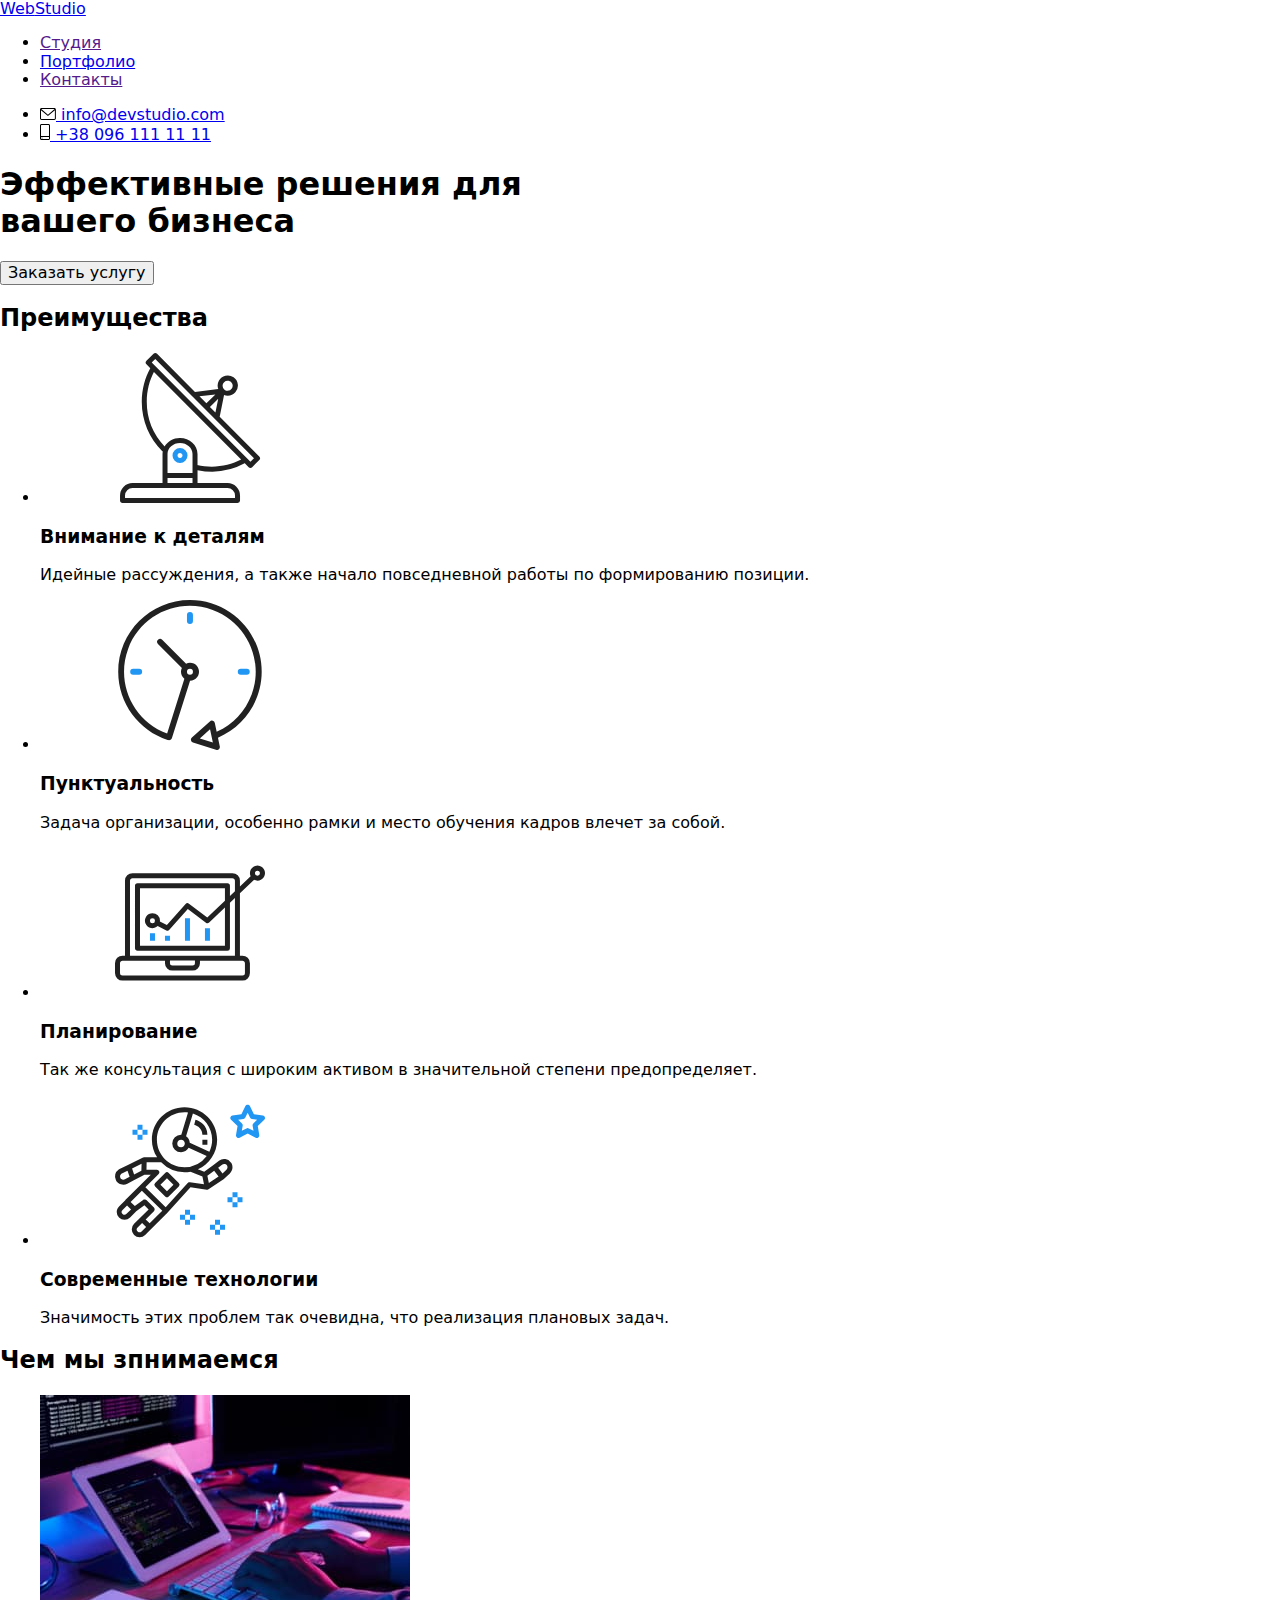
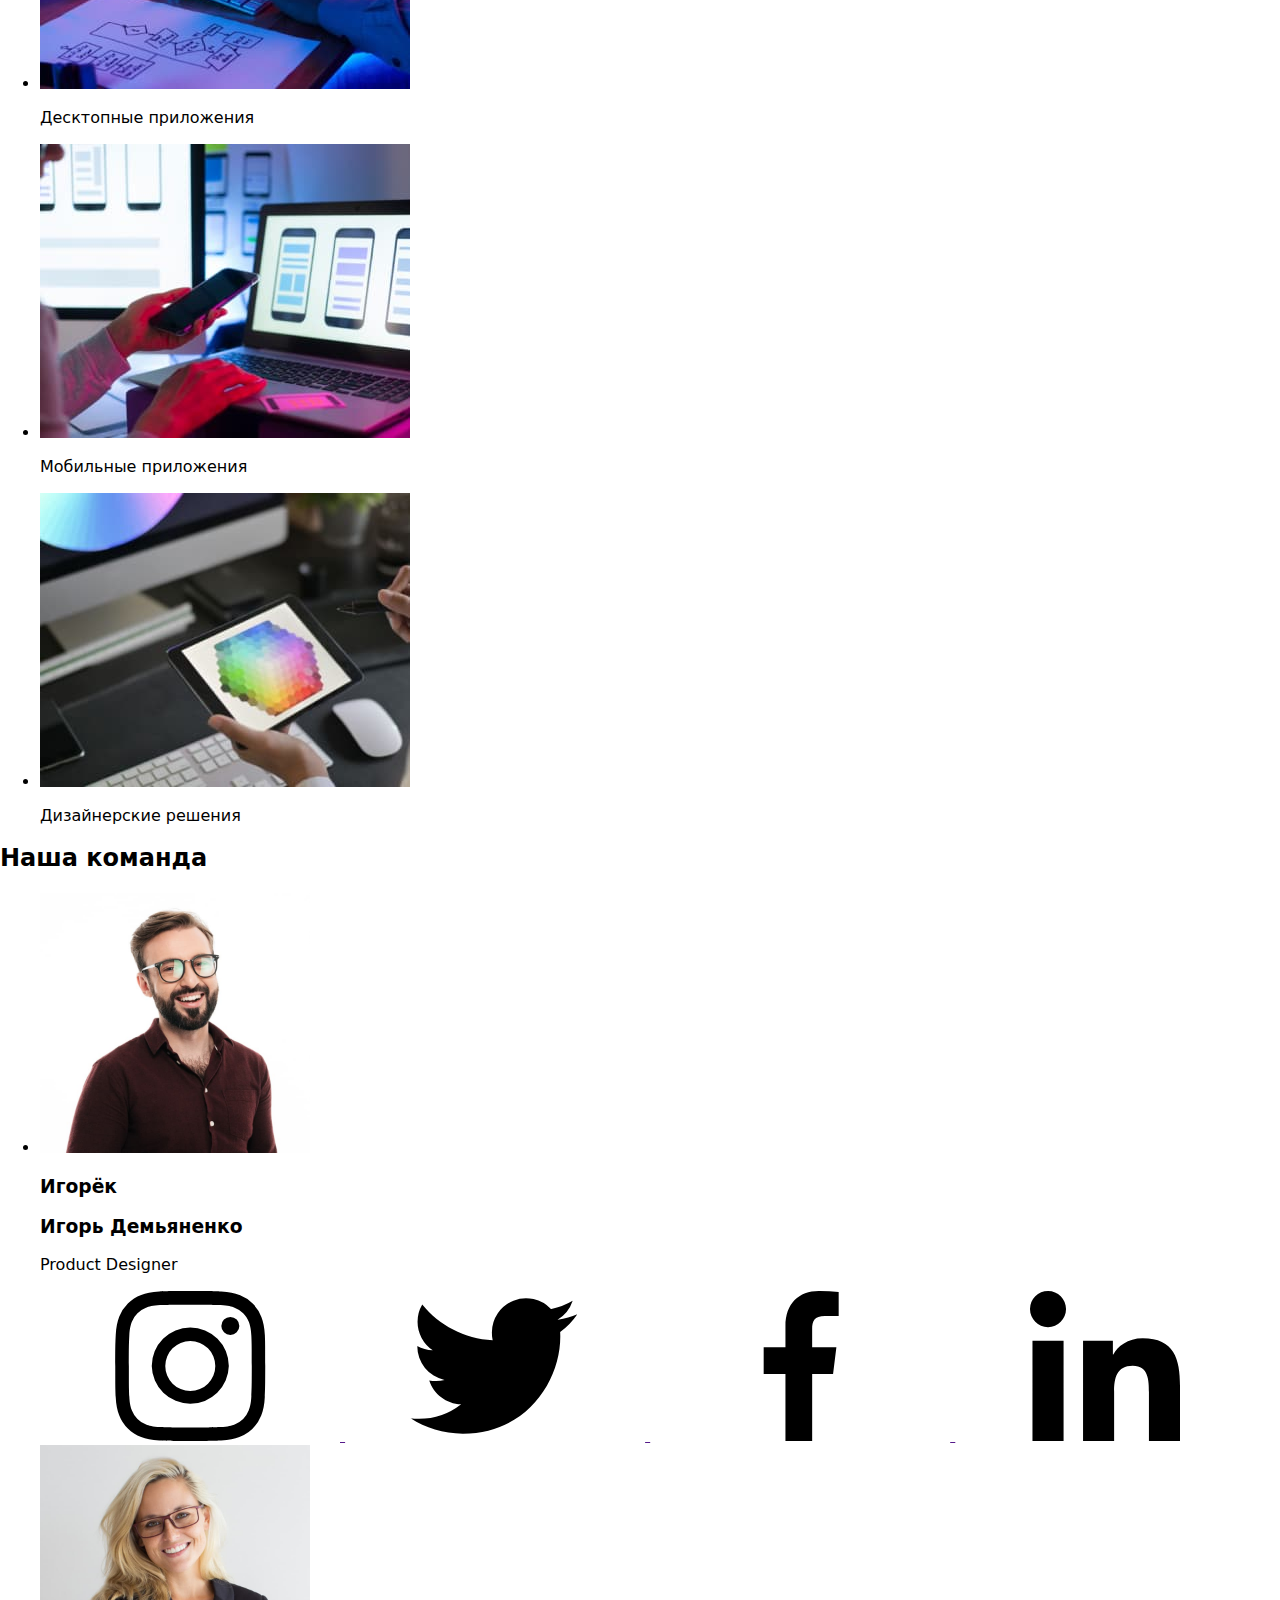
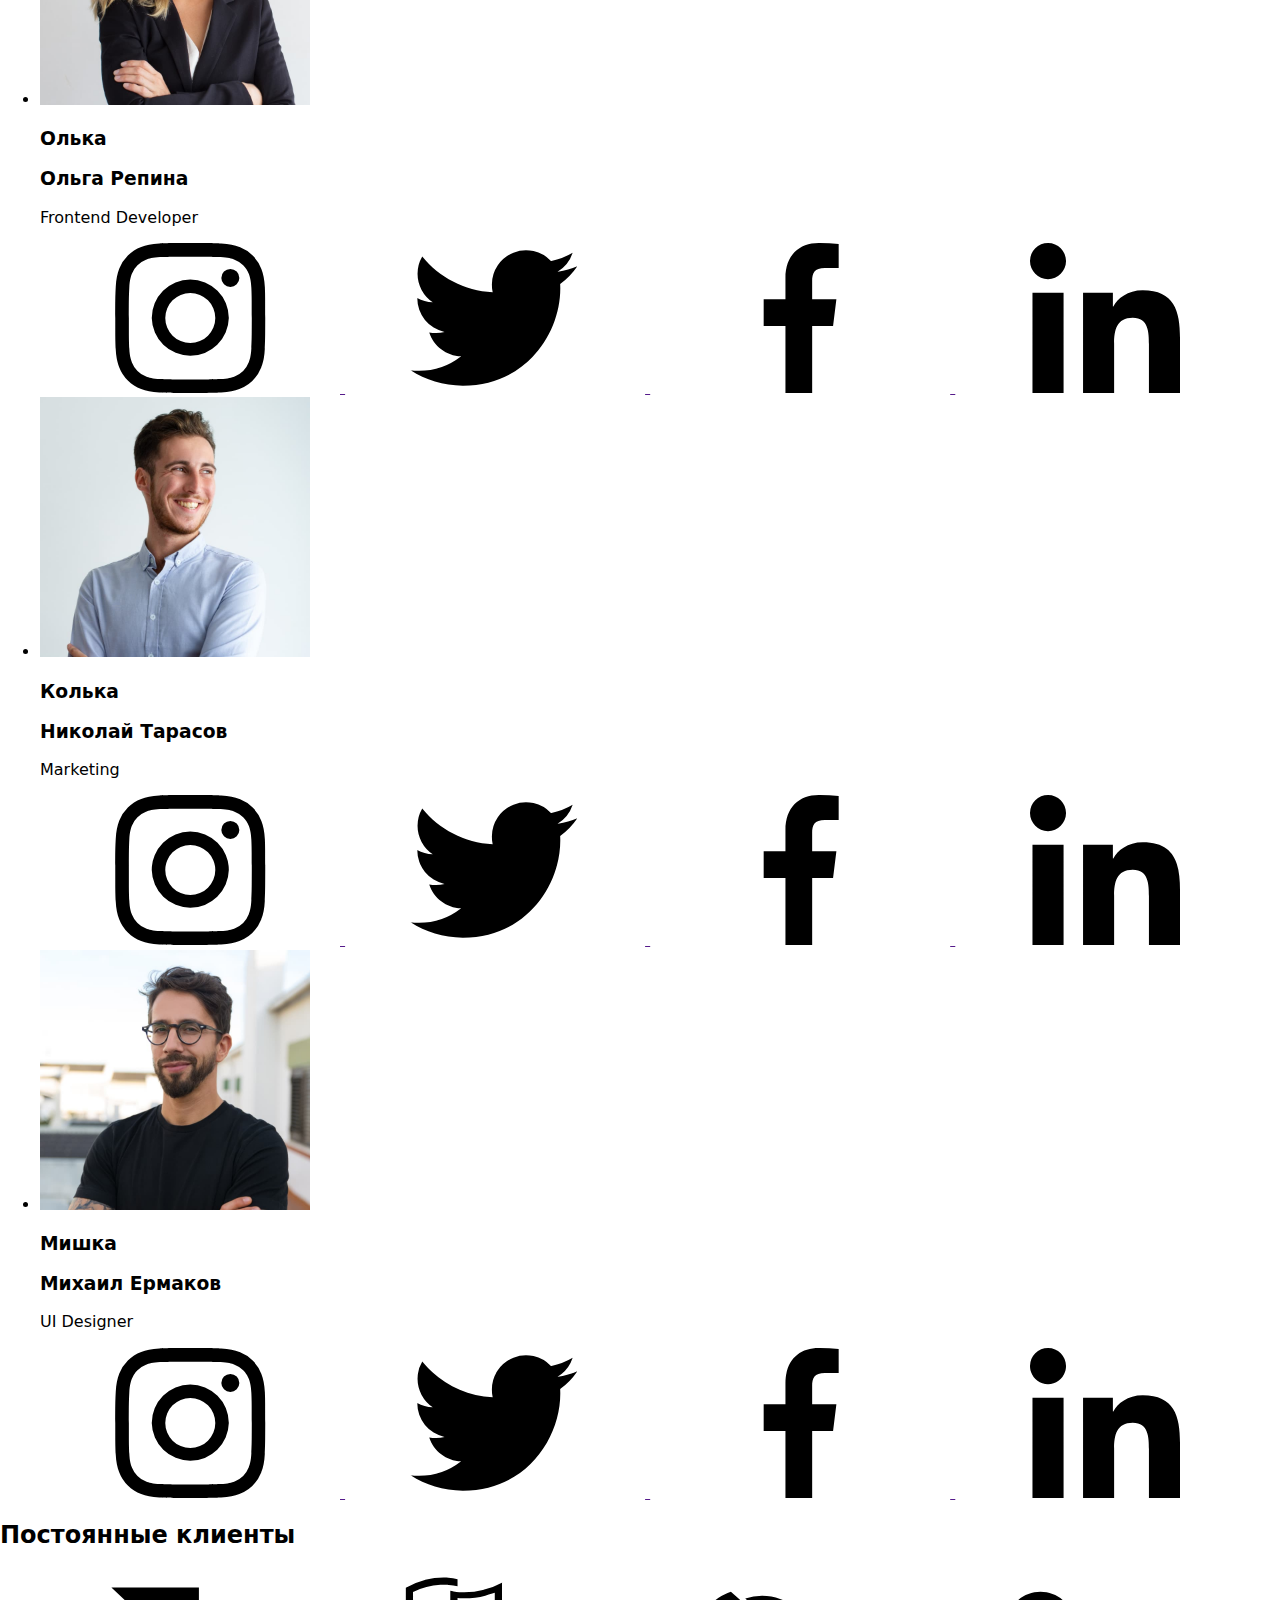
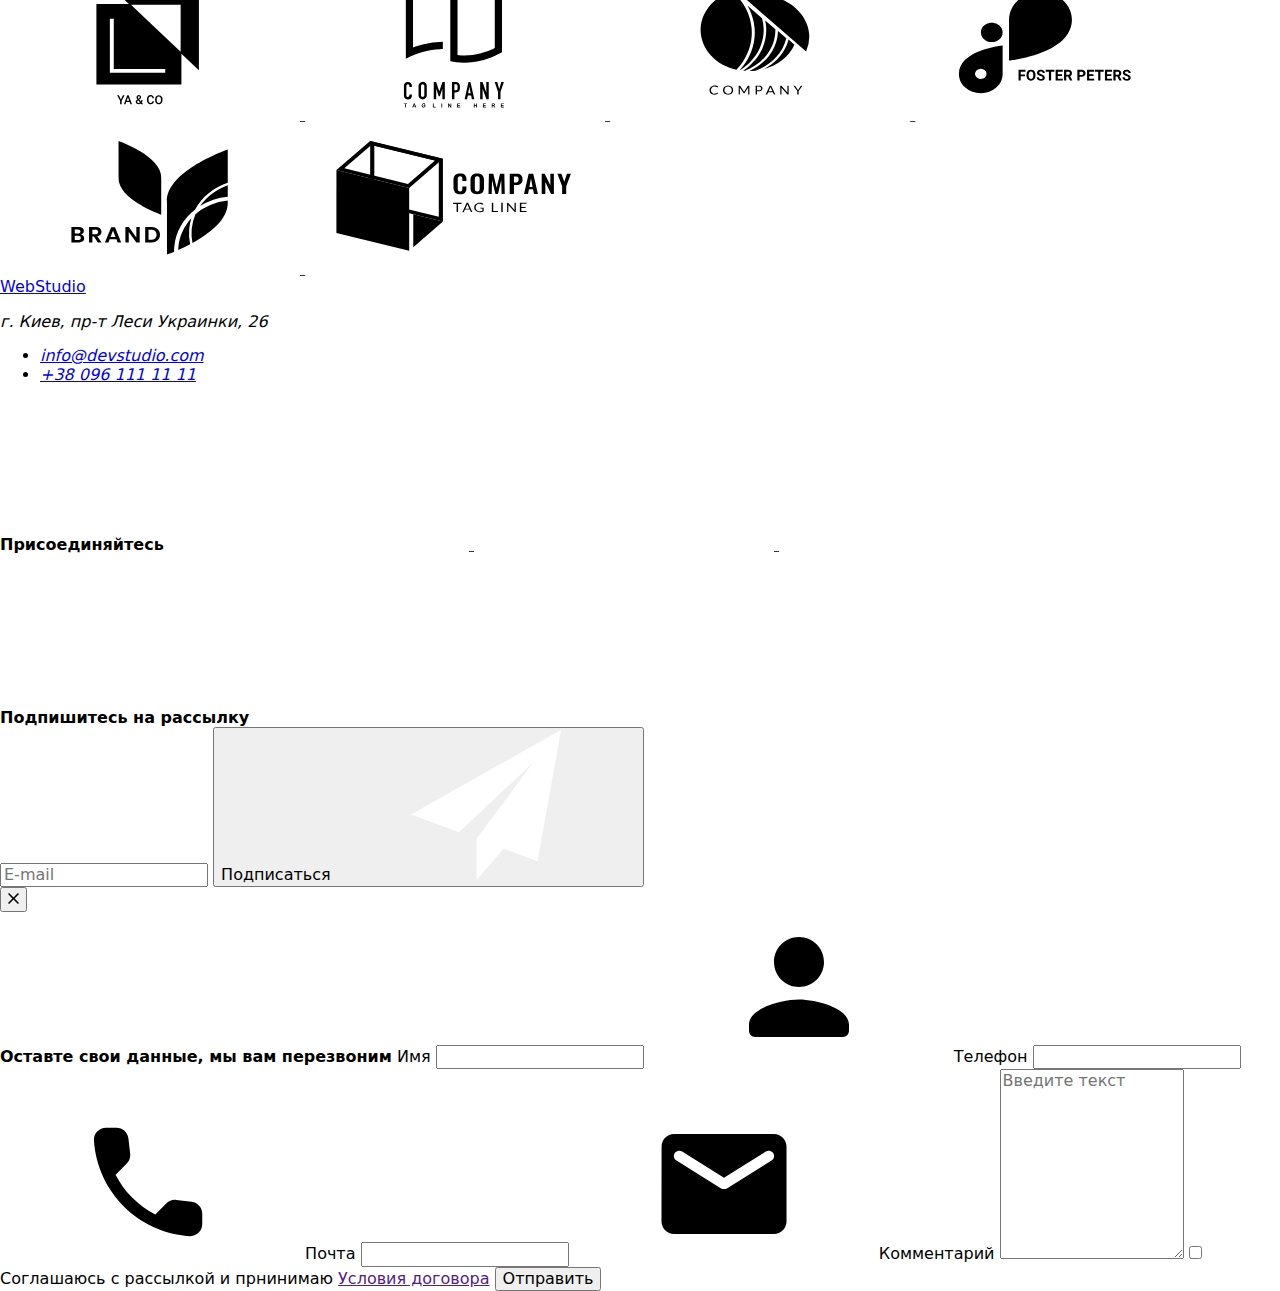
==== index.html @ 035a493a "добавил json настройки к проекту" ====
<!DOCTYPE html>
<html lang="ru">
  <head>
    <meta charset="UTF-8" />
    <meta name="viewport" content="width=device-width, initial-scale=1.0" />
    <title>Document</title>
    <link rel="preconnect" href="https://fonts.googleapis.com" />
    <link rel="preconnect" href="https://fonts.gstatic.com" crossorigin />
    <link
      href="https://fonts.googleapis.com/css2?family=Raleway:wght@700&family=Roboto:wght@400;500;700;900&display=swap"
      rel="stylesheet"
    />
    <link
      rel="stylesheet"
      href="https://cdnjs.cloudflare.com/ajax/libs/modern-normalize/2.0.0/modern-normalize.min.css"
    />
    <!-- <link rel="stylesheet" href="./css/styles.css" /> -->
    <link rel="stylesheet" href="./css/main.min.css" />
  </head>
  <body class="page">
    <!--Шапка сайта-->
    <header class="header">
      <div class="container main-nav">
        <nav class="nav">
          <a class="logo" href="./index.html" aria-label="Логотип">
            <span class="web">Web</span>Studio
          </a>

          <ul class="site-nav list">
            <li class="nav-item">
              <a class="nav-link current" href="" aria-label="Студия">Студия</a>
            </li>
            <li class="nav-item">
              <a class="nav-link" href="./portfolio.html" aria-label="Портфолио"
                >Портфолио</a
              >
            </li>
            <li class="nav-item">
              <a class="nav-link" href="" aria-label="Контакты">Контакты</a>
            </li>
          </ul>
        </nav>

        <ul class="auth-nav list">
          <li class="nav-item">
            <a
              class="auth-link"
              href="mailto:info@devstudio.com"
              aria-label="Имейл"
            >
              <svg class="auth-icon" width="16" height="12">
                <use href="./images/sprite/sprite.svg#icon-envelope"></use>
              </svg>
              info@devstudio.com
            </a>
          </li>
          <li class="nav-item">
            <a
              class="auth-link"
              href="tel:(+38)096-111-11-11"
              aria-label="Телефон"
            >
              <svg class="auth-icon" width="10" height="16">
                <use href="./images/sprite/sprite.svg#icon-smartphone"></use>
              </svg>
              +38 096 111 11 11
            </a>
          </li>
        </ul>
      </div>
    </header>

    <main>
      <!--Герой-->
      <section class="hero">
        <div class="overlay">
          <h1 class="hero-text">
            Эффективные решения для <br />
            вашего бизнеса
          </h1>
          <button
            type="button"
            class="hero-button"
            aria-label="Заказать услугу"
            data-modal-open
          >
            Заказать услугу
          </button>
        </div>
      </section>

      <!--Преимущества-->
      <section class="advantages">
        <div class="container">
          <h2 class="hide-title">Преимущества</h2>
          <ul class="advantages-items list">
            <li class="item-advantage">
              <div class="icon-thumb">
                <svg class="icon-advantage">
                  <use href="./images/sprite/sprite.svg#icon-antenna"></use>
                </svg>
              </div>
              <h3 class="advantages-title">Внимание к деталям</h3>
              <p class="content">
                Идейные рассуждения, а также начало повседневной работы по
                формированию позиции.
              </p>
            </li>
            <li class="item-advantage">
              <div class="icon-thumb">
                <svg class="icon-advantage">
                  <use href="./images/sprite/sprite.svg#icon-clock"></use>
                </svg>
              </div>
              <h3 class="advantages-title">Пунктуальность</h3>
              <p class="content">
                Задача организации, особенно рамки и место обучения кадров
                влечет за собой.
              </p>
            </li>
            <li class="item-advantage">
              <div class="icon-thumb">
                <svg class="icon-advantage">
                  <use href="./images/sprite/sprite.svg#icon-diagram"></use>
                </svg>
              </div>
              <h3 class="advantages-title">Планирование</h3>
              <p class="content">
                Так же консультация с широким активом в значительной степени
                предопределяет.
              </p>
            </li>
            <li class="item-advantage">
              <div class="icon-thumb">
                <svg class="icon-advantage">
                  <use href="./images/sprite/sprite.svg#icon-astronaut"></use>
                </svg>
              </div>
              <h3 class="advantages-title">Современные технологии</h3>
              <p class="content">
                Значимость этих проблем так очевидна, что реализация плановых
                задач.
              </p>
            </li>
          </ul>
        </div>
      </section>

      <!--Чем мы занимаемся-->
      <section class="classes">
        <div class="container">
          <h2 class="classes-title">Чем мы зпнимаемся</h2>
          <ul class="classes-items list">
            <li class="class-item">
              <img
                src="./images/business/box1.jpg"
                alt="руки на клавиатуре"
                width="370"
              />
              <div class="class-category">
                <p class="category-title">Десктопные приложения</p>
              </div>
            </li>
            <li class="class-item">
              <img
                src="./images/business/box2.jpg"
                alt="человек с телефоном за ноутбуком"
                width="370"
              />
              <div class="class-category">
                <p class="category-title">Мобильные приложения</p>
              </div>
            </li>
            <li class="class-item">
              <img
                src="./images/business/box3.jpg"
                alt="в руках планшет и стилус"
                width="370"
              />
              <div class="class-category">
                <p class="category-title">Дизайнерские решения</p>
              </div>
            </li>
          </ul>
        </div>
      </section>

      <!--Наша команда-->
      <section class="our-team">
        <div class="container">
          <h2 class="team-title">Наша команда</h2>
          <ul class="team list">
            <li class="team-card">
              <div class="team-scene">
                <div class="card-img">
                  <div class="card-face">
                    <img
                      src="./images/team/img1.jpg"
                      alt="фотография Игоря Демьяненко"
                      width="270"
                    />
                  </div>
                  <div class="card-back">
                    <h3 class="back-title">Игорёк</h3>
                  </div>
                </div>
              </div>
              <h3 class="command-title">Игорь Демьяненко</h3>
              <p class="speciality">Product Designer</p>
              <a class="team-link" href="" aria-label="Инстаграм">
                <svg class="icon-network">
                  <use href="./images/sprite/sprite.svg#icon-instagram"></use>
                </svg>
              </a>
              <a class="team-link" href="" aria-label="Твиттер">
                <svg class="icon-network">
                  <use href="./images/sprite/sprite.svg#icon-Group"></use>
                </svg>
              </a>
              <a class="team-link" href="" aria-label="Фейсбук">
                <svg class="icon-network">
                  <use href="./images/sprite/sprite.svg#icon-facebook"></use>
                </svg>
              </a>
              <a class="team-link" href="" aria-label="Линкедин">
                <svg class="icon-network">
                  <use href="./images/sprite/sprite.svg#icon-linkedin"></use>
                </svg>
              </a>
            </li>
            <li class="team-card">
              <div class="team-scene">
                <div class="card-img">
                  <div class="card-face">
                    <img
                      src="./images/team/img2.jpg"
                      alt="фотография Ольги Репиной"
                      width="270"
                    />
                  </div>
                  <div class="card-back">
                    <h3 class="back-title">Олька</h3>
                  </div>
                </div>
              </div>
              <h3 class="command-title">Ольга Репина</h3>
              <p class="speciality">Frontend Developer</p>
              <a class="team-link" href="" aria-label="Инстаграм">
                <svg class="icon-network">
                  <use href="./images/sprite/sprite.svg#icon-instagram"></use>
                </svg>
              </a>
              <a class="team-link" href="" aria-label="Твиттер">
                <svg class="icon-network">
                  <use href="./images/sprite/sprite.svg#icon-Group"></use>
                </svg>
              </a>
              <a class="team-link" href="" aria-label="Фейсбук">
                <svg class="icon-network">
                  <use href="./images/sprite/sprite.svg#icon-facebook"></use>
                </svg>
              </a>
              <a class="team-link" href="" aria-label="Линкедин">
                <svg class="icon-network">
                  <use href="./images/sprite/sprite.svg#icon-linkedin"></use>
                </svg>
              </a>
            </li>
            <li class="team-card">
              <div class="team-scene">
                <div class="card-img">
                  <div class="card-face">
                    <img
                      src="./images/team/img3.jpg"
                      alt="Фотография Николая Тарарсова"
                      width="270"
                    />
                  </div>
                  <div class="card-back">
                    <h3 class="back-title">Колька</h3>
                  </div>
                </div>
              </div>
              <h3 class="command-title">Николай Тарасов</h3>
              <p class="speciality">Marketing</p>
              <a class="team-link" href="" aria-label="Инстаграм">
                <svg class="icon-network">
                  <use href="./images/sprite/sprite.svg#icon-instagram"></use>
                </svg>
              </a>
              <a class="team-link" href="" aria-label="Твиттер">
                <svg class="icon-network">
                  <use href="./images/sprite/sprite.svg#icon-Group"></use>
                </svg>
              </a>
              <a class="team-link" href="" aria-label="Фейсбук">
                <svg class="icon-network">
                  <use href="./images/sprite/sprite.svg#icon-facebook"></use>
                </svg>
              </a>
              <a class="team-link" href="" aria-label="Линкедин">
                <svg class="icon-network">
                  <use href="./images/sprite/sprite.svg#icon-linkedin"></use>
                </svg>
              </a>
            </li>
            <li class="team-card">
              <div class="team-scene">
                <div class="card-img">
                  <div class="card-face">
                    <img
                      src="./images/team/img4.jpg"
                      alt="фотография Михаила Ермакова"
                      width="270"
                    />
                  </div>
                  <div class="card-back">
                    <h3 class="back-title">Мишка</h3>
                  </div>
                </div>
              </div>
              <h3 class="command-title">Михаил Ермаков</h3>
              <p class="speciality">UI Designer</p>
              <a class="team-link" href="" aria-label="Инстаграм">
                <svg class="icon-network">
                  <use href="./images/sprite/sprite.svg#icon-instagram"></use>
                </svg>
              </a>
              <a class="team-link" href="" aria-label="Твиттер">
                <svg class="icon-network">
                  <use href="./images/sprite/sprite.svg#icon-Group"></use>
                </svg>
              </a>
              <a class="team-link" href="" aria-label="Фейсбук">
                <svg class="icon-network">
                  <use href="./images/sprite/sprite.svg#icon-facebook"></use>
                </svg>
              </a>
              <a class="team-link" href="" aria-label="Линкедин">
                <svg class="icon-network">
                  <use href="./images/sprite/sprite.svg#icon-linkedin"></use>
                </svg>
              </a>
            </li>
          </ul>
        </div>
      </section>

      <!--Постоянные клиенты-->
      <section class="clients">
        <div class="container">
          <h2 class="client-title">Постоянные клиенты</h2>
          <a class="logos-clients" href="" aria-label="Логотип">
            <svg class="icon-logo">
              <use href="./images/sprite/sprite.svg#icon-first-client"></use>
            </svg>
          </a>
          <a class="logos-clients" href="" aria-label="Логотип">
            <svg class="icon-logo">
              <use href="./images/sprite/sprite.svg#icon-second-client"></use>
            </svg>
          </a>
          <a class="logos-clients" href="" aria-label="Логотип">
            <svg class="icon-logo">
              <use href="./images/sprite/sprite.svg#icon-third-client"></use>
            </svg>
          </a>
          <a class="logos-clients" href="" aria-label="Логотип">
            <svg class="icon-logo">
              <use href="./images/sprite/sprite.svg#icon-fourth-client"></use>
            </svg>
          </a>
          <a class="logos-clients" href="" aria-label="Логотип">
            <svg class="icon-logo">
              <use href="./images/sprite/sprite.svg#icon-fifth-client"></use>
            </svg>
          </a>
          <a class="logos-clients" href="" aria-label="Логотип">
            <svg class="icon-logo">
              <use href="./images/sprite/sprite.svg#icon-sixth-client"></use>
            </svg>
          </a>
        </div>
      </section>
    </main>

    <!--Подвал-->
    <footer class="main-footer">
      <div class="container">
        <div class="footer-container">
          <div class="footer-address">
            <a class="logo" href="/index.html" aria-label="Логотип">
              <span class="web">Web</span>Studio
            </a>
            <address>
              <p class="location">г. Киев, пр-т Леси Украинки, 26</p>
            </address>
            <address>
              <ul class="list">
                <li class="address-element">
                  <a
                    class="address-link"
                    href="mailto:info@devstudio.com"
                    aria-label="Имейл"
                    >info@devstudio.com</a
                  >
                </li>
                <li class="address-element">
                  <a class="address-link" href="tel:с" aria-label="Телефон"
                    >+38 096 111 11 11</a
                  >
                </li>
              </ul>
            </address>
          </div>
          <div class="footer-networks">
            <b class="networks-title">Присоединяйтесь</b>
            <a class="footer-link" href="" aria-label="Инстаграм">
              <svg class="icon-footer">
                <use
                  href="./images/sprite/sprite.svg#icon-footer-instagram"
                ></use>
              </svg>
            </a>
            <a class="footer-link" href="" aria-label="Твиттер">
              <svg class="icon-footer">
                <use href="./images/sprite/sprite.svg#icon-footer-Vector"></use>
              </svg>
            </a>
            <a class="footer-link" href="" aria-label="Фейсбук">
              <svg class="icon-footer">
                <use
                  href="./images/sprite/sprite.svg#icon-footer-facebook"
                ></use>
              </svg>
            </a>
            <a class="footer-link" href="" aria-label="Линкедин">
              <svg class="icon-footer">
                <use
                  href="./images/sprite/sprite.svg#icon-footer-linkedin"
                ></use>
              </svg>
            </a>
          </div>
          <div class="newsletter">
            <b class="newsletter-title">Подпишитесь на рассылку</b>
            <div class="newsletter-thums">
              <input
                class="newsletter-field"
                type="email"
                name="user-email"
                placeholder="E-mail"
              />
              <button
                type="submit"
                class="newsletter-btn"
                aria-label="Подписаться"
              >
                Подписаться
                <svg class="icon-send">
                  <use href="./images/sprite/sprite.svg#icon-send"></use>
                </svg>
              </button>
            </div>
          </div>
        </div>
      </div>
    </footer>

    <!-- Модельное окно  -->
    <div class="backdrop is-hidden" data-modal>
      <div class="modal">
        <button class="modal-button" data-modal-close>
          <svg class="icon-close" width="11" height="11">
            <use href="./images/sprite/sprite.svg#icon-close"></use>
          </svg>
        </button>
        <form class="service-form">
          <b class="form-title">Оставте свои данные, мы вам перезвоним</b>

          <label class="field-title"
            >Имя
            <input class="field" type="text" name="user-name" />
            <svg class="input-icon">
              <use
                href="./images/sprite/sprite.svg#icon-person-black-18dp"
              ></use>
            </svg>
          </label>

          <label class="field-title"
            >Телефон
            <input class="field" type="tel" name="user-telephone" />
            <svg class="input-icon">
              <use
                href="./images/sprite/sprite.svg#icon-phone-black-18dp"
              ></use>
            </svg>
          </label>

          <label class="field-title"
            >Почта
            <input class="field" type="email" name="user-mail" />
            <svg class="input-icon">
              <use
                href="./images/sprite/sprite.svg#icon-email-black-18dp"
              ></use>
            </svg>
          </label>

          <label class="field-title">
            Комментарий
            <textarea
              class="field-comment"
              name="comment"
              rows="10"
              placeholder="Введите текст"
            ></textarea>
          </label>

          <label class="field-checkbox">
            <input
              class="agreement"
              type="checkbox"
              name="agreement"
              value="agreement"
            />
            <span class="chackbox-icon"></span>
            Соглашаюсь с рассылкой и прнинимаю
            <a class="agreement-link" href="">Условия договора</a>
          </label>

          <button type="submit" class="send-btn" aria-label="Отправить">
            Отправить
          </button>
        </form>
      </div>
    </div>

    <!-- Скрипт модельного окна -->
    <script src="./js/modal.js"></script>
  </body>
</html>
---- css/styles.css ----
:root {
  --primary-text-color: #212121;
  --dark-bg-color: #2f303a;
  --card-bg-color: rgba(33, 150, 243, 90%);
  --card-tx-color: rgba(255, 255, 255, 100%);
  --trans-bg-color: rgba(47, 48, 58, 80%);
  --text-color: #757575;
  --placeholder-color: rgba(75, 75, 75, 0.5);
  --primary-background: #ffffff;
  --accent-color: #2196f3;
  --secondary-background: #f5f4fa;
  --additional-background: rgba(47, 48, 58, 0.4);
  --ligo-black: #000000;
  --header-border-color: #ececec;
  --card-border-color: #eeeeee;
  --address-element: rgba(255, 255, 255, 0.6);
  --networks-title: rgba(255, 255, 255, 1);
  --background-icon: rgba(255, 255, 255, 0.1);
  --clients-border: rgba(175, 177, 184, 1);
  --icon-network: #afb1b8;
  --icon-logo: #afb1b8;
  --backdrop-color: rgba(0, 0, 0, 20%);
  --border-btn-color: rgba(0, 0, 0, 10%);
  --input-border-color: rgba(21, 21, 21, 0.2);
  --chackbox-color: #212121;
  --footer-field-color: rgba(255, 255, 255, 0.3);
  --card-set-gap: 30px;
  --transition-type: cubic-bezier(0.4, 0, 0.2, 1);
  --transition-time: 250ms;
}

.page {
  background-color: var(--primary-background);
  color: var(--primary-text-color);

  font-family: roboto, sans-serif;
}

a {
  text-decoration: none;
}

p {
  margin: 0;
}

img {
  display: block;
  max-width: 100%;
  height: auto;
}

.list {
  list-style: none;
  padding: 0;
  margin: 0;
}

.header {
  border-bottom: 1px solid var(--header-border-color);
}

.container {
  width: 1230px;
  padding-left: 15px;
  padding-right: 15px;
  margin-left: auto;
  margin-right: auto;
}

/* Шапка */
.main-nav {
  display: flex;
  align-items: center;
  /* border-bottom: 1px solid tomato; */
}

.nav {
  display: flex;
  align-items: center;
}

header .logo {
  color: var(--ligo-black);
  font-family: raleway;

  font-size: 26px;
  font-weight: 700;
  line-height: normal;
  letter-spacing: 0.78px;
  transition: color var(--transition-time) var(--transition-type);
}

.web {
  color: var(--accent-color);
}

.logo:hover,
.logo:focus {
  color: var(--accent-color);
}

.site-nav {
  display: flex;
  margin-left: 93px;
}

/* .site-nav .nav-item:not(:last-child) {
  margin-right: 50px;
} */

.site-nav .nav-item + .nav-item {
  margin-left: 50px;
}

.nav-link {
  position: relative;

  display: block;
  padding-top: 32px;
  padding-bottom: 32px;

  color: var(--primary-text-color);

  font-size: 14px;
  font-weight: 500;
  line-height: normal;
  letter-spacing: 0.28px;

  transition: color var(--transition-time) var(--transition-type);
}

.nav-link:hover,
.nav-link:focus {
  color: var(--accent-color);
}

.nav-link.current {
  color: var(--accent-color);
}

.nav-link::after {
  position: absolute;
  bottom: 0;

  content: "";
  display: block;
  width: 100%;
  height: 4px;
  border-radius: 2px;

  background-color: var(--accent-color);

  opacity: 0;
}

.nav-link.current::after {
  opacity: 1;
}

.auth-nav {
  display: flex;
  margin-left: auto;
}

.auth-nav .nav-item + .nav-item {
  margin-left: 50px;
}

.auth-link {
  display: flex;
  align-items: center;
  padding-top: 32px;
  padding-bottom: 32px;

  color: var(--text-color);

  font-size: 14px;
  font-weight: 500;
  line-height: 1.2;
  letter-spacing: 2%;

  transition: color var(--transition-time) var(--transition-type);
}

.auth-icon {
  margin-right: 10px;

  fill: currentColor;
}
.auth-link:hover,
.auth-link:focus {
  color: var(--accent-color);
}

/* Герой */
.hero {
  text-align: center;
}

.overlay {
  max-width: 1600px;
  height: 600px;
  padding: 200px 0;
  margin: 0 auto;

  background-color: var(--dark-bg-color);
  background-image: linear-gradient(
      to right,
      var(--additional-background),
      var(--additional-background)
    ),
    url("../images/hero/hero.jpg");
  background-repeat: no-repeat;
  background-position: center;
  background-size: cover;
}

.hero-text {
  margin-top: 0;
  margin-bottom: 30px;

  color: var(--primary-background);
  text-shadow: 0px 4px 4px rgba(0, 0, 0, 0.25);

  font-size: 44px;
  font-weight: 900;
  line-height: 1.4;
  letter-spacing: 2.64px;
  text-transform: uppercase;
}

.hero-button {
  border: none;
  border-radius: 4px;
  padding: 10px 32px;
  text-align: center;

  background-color: var(--accent-color);
  color: #fff;

  text-align: center;
  font-size: 16px;
  font-weight: 700;
  line-height: 1.9;
  letter-spacing: 0.96px;

  cursor: pointer;
}

/* Преимущества */
.hide-title {
  opacity: 0;
  margin-top: 0;
  margin-bottom: 0;
}

.advantages {
  padding-top: 94px;
}

.advantages-items {
  display: flex;
  flex-wrap: wrap;
  justify-content: space-between;

  font-size: 14px;
  font-weight: 700;
  line-height: normal;
  letter-spacing: 0.42px;
  text-transform: uppercase;
}

/* .advantages-items .item-advantage + .item-advantage {
  margin-left: 30px;
} */

.item-advantage {
  width: 270px;
}

.icon-thumb {
  display: flex;
  margin-bottom: 30px;
  height: 120px;
  align-items: center;
  justify-content: center;
  border-radius: 4px;
  background-color: var(--secondary-background);
}

.icon-advantage {
  width: 70px;
  height: 70px;
}

.advantages-title {
  margin-top: 0;
  margin-bottom: 10px;

  font-size: 14px;
  font-weight: 700;
  line-height: 1.2;
  letter-spacing: 0.03em;
  text-align: left;
}

.advantages-items .content {
  margin: 0;

  color: var(--text-color);

  font-size: 14px;
  font-weight: 400;
  line-height: 1.7;
  letter-spacing: 0.42px;
}

/* Чем мы занимаемся */
.classes {
  padding-top: 94px;
  padding-bottom: 94px;
}

.classes-title,
.team-title,
.client-title {
  margin-top: 0;
  margin-bottom: 50px;

  text-align: center;
  font-size: 36px;
  font-weight: 700;
  line-height: normal;
  letter-spacing: 1.08px;
}

.classes-items {
  display: flex;
  flex-wrap: wrap;
  justify-content: space-between;
}

.class-item {
  position: relative;
  display: flex;
}

.class-category {
  position: absolute;

  width: 100%;
  height: 70px;
  bottom: 0;

  background-color: var(--trans-bg-color);
}

.category-title {
  padding: 27px 0;

  font-family: Roboto;
  font-style: normal;
  font-weight: bold;
  font-size: 14px;
  line-height: 1.14;
  text-align: center;
  letter-spacing: 0.03em;
  text-transform: uppercase;

  color: var(--primary-background);
}

/* Наша команда */
.our-team {
  max-width: 1600px;
  margin: 0 auto;
  padding-top: 94px;
  padding-bottom: 94px;

  background-color: var(--secondary-background);
}

.team {
  display: flex;
  flex-wrap: wrap;
  justify-content: space-between;
  text-align: center;
}

.team-card {
  width: 270px;
  height: 428px;
  background-color: var(--primary-background);
  border-radius: 0px 0px 4px 4px;

  box-shadow: 0px 2px 1px 0px rgba(0, 0, 0, 0.2),
    0px 1px 1px 0px rgba(0, 0, 0, 0.14), 0px 1px 3px 0px rgba(0, 0, 0, 0.12);
}

.team-scene {
  width: 270px;
  height: 260px;

  background-color: var(--primary-background);
  outline: 1px solid var(--secondary-background);

  perspective: 600px;
}

.card-img {
  position: relative;
  width: 100%;
  height: 100%;
  transform: rotateY(0);
  transition: transform 500ms var(--transition-type);
  transform-style: preserve-3d;
}

.card-face {
  position: absolute;
  width: 100%;
  height: 100%;
  backface-visibility: hidden;
}

.card-back {
  position: absolute;

  display: flex;
  align-items: center;
  justify-content: center;
  width: 100%;
  height: 100%;

  backface-visibility: hidden;
  transform: rotateY(180deg);
  background-color: var(--primary-background);
  outline: 1px solid var(--accent-color);
}

.back-title {
  font-size: 36px;
  font-weight: 700;
  line-height: normal;
  letter-spacing: 1.08px;
}

.team-scene:hover .card-img,
.team-scene:focus .card-img {
  transform: rotateY(180deg);
}

.command-title {
  margin-top: 30px;
  margin-bottom: 10px;

  text-align: center;
  font-size: 16px;
  font-weight: 500;
  line-height: normal;
  letter-spacing: 0.48px;
}

.team .speciality {
  margin: 0 0 16px 0;

  color: var(--text-color);

  text-align: center;
  font-size: 16px;
  font-weight: 400;
  line-height: normal;
  letter-spacing: 0.48px;
}

.team-link {
  display: inline-flex;
  justify-content: center;
  align-items: center;
  width: 44px;
  height: 44px;
  margin-bottom: 30px;
  border-radius: 50%;
  background-size: 20px;
  background-repeat: no-repeat;
  background-position: center;
  color: var(--icon-network);

  transition: color var(--transition-time) var(--transition-type),
    background var(--transition-time) var(--transition-type);
}

.team-link:not(:last-child) {
  margin-right: 10px;
}

.team-link:hover,
.team-link:focus {
  background-color: var(--accent-color);
  color: var(--primary-background);
}

.icon-network {
  width: 20px;
  height: 20px;

  fill: currentColor;
}

/* Постоянные клиенты */
.clients {
  padding-top: 94px;
  padding-bottom: 94px;

  text-align: center;
}

.logos-clients {
  display: inline-flex;
  justify-content: center;
  align-items: center;
  width: 170px;
  height: 92px;
  border: 1px solid var(--clients-border);
  border-radius: 4px;
  background-size: 106px 60px;
  background-repeat: no-repeat;
  background-position: center;
  color: var(--icon-logo);

  transition: color var(--transition-time) var(--transition-type);
}

.logos-clients:not(:last-child) {
  margin-right: 30px;
}

.logos-clients:hover,
.logos-clients:focus {
  border-color: var(--accent-color);
  color: var(--accent-color);
}

.icon-logo {
  width: 160px;
  height: 60px;

  fill: currentColor;
}

/* Подвал */
.main-footer {
  max-width: 1600px;
  height: 251px;
  padding: 60px 0px 60px 0px;
  margin: 0 auto;

  background-color: var(--dark-bg-color);
}

.footer-container {
  display: flex;
  margin: 0;
  padding: 0;
}

.footer-address {
  margin-right: 70px;
}

footer .logo {
  display: inline-block;
  margin-bottom: 20px;

  color: var(--primary-background);
  font-family: raleway;

  font-size: 26px;
  font-weight: 700;
  line-height: normal;
  letter-spacing: 0.78px;

  transition: color var(--transition-time) var(--transition-type);
}

address .location {
  margin-top: 0;

  color: var(--primary-background);

  font-size: 14px;
  font-weight: 400;
  line-height: 1.2;
  letter-spacing: 0.42px;
}

.address-link {
  display: inline-block;
  margin-bottom: 9px;

  color: var(--address-element);

  font-size: 14px;
  font-weight: 400;
  line-height: 1.2;
  letter-spacing: 0.42px;
}

.networks-title {
  display: block;
  margin-top: 14px;
  margin-bottom: 20px;

  color: var(--networks-title);

  font-family: Roboto;
  font-size: 14px;
  font-weight: 700;
  line-height: 1.2;
  letter-spacing: 0.03em;
  text-align: left;
  text-transform: uppercase;
}

.footer-link {
  display: inline-flex;
  justify-content: center;
  align-items: center;
  width: 44px;
  height: 44px;
  border-radius: 50%;
  background-size: 20px;
  background-repeat: no-repeat;
  background-position: center;
  background-color: var(--background-icon);

  transition: background var(--transition-time) var(--transition-type);
}

.footer-link:not(:last-child) {
  margin-right: 10px;
}

.footer-link:hover,
.footer-link:focus {
  background-color: var(--accent-color);
}

.icon-footer {
  width: 20px;
  height: 20px;
}

.newsletter {
  display: inline-block;

  margin-right: 0;
  margin-left: auto;
}

.newsletter-title {
  display: block;
  margin-top: 14px;
  margin-bottom: 20px;

  color: var(--networks-title);

  font-family: Roboto;
  font-size: 14px;
  font-weight: 700;
  line-height: 1.2;
  letter-spacing: 0.03em;
  text-align: left;
  text-transform: uppercase;
}

.newsletter-thums {
  display: flex;
  flex-direction: row;
}

.newsletter-field {
  width: 358px;
  height: 50px;
  padding: 15px 16px;
  margin-right: 12px;

  border: 1px solid var(--footer-field-color);
  border-radius: 4px;
  filter: drop-shadow(0px 4px 4px rgba(0, 0, 0, 0.15));
  background-color: var(--dark-bg-color);
  color: var(--networks-title);

  outline: none;
}

.newsletter-field::placeholder {
  font-family: Roboto;
  font-style: normal;
  font-weight: normal;
  font-size: 16px;
  line-height: 1.25;
  letter-spacing: 0.03em;

  color: rgba(255, 255, 255, 0.6);
}

.newsletter-field:hover,
.newsletter-field:focus {
  border-color: var(--accent-color);
}

.newsletter-btn {
  display: flex;
  align-items: center;
  padding: 10px 0px 10px 28px;
  min-width: 200px;

  border-radius: 4px;
  border: none;

  background-color: var(--accent-color);
  color: #fff;
  box-shadow: 0px 4px 4px rgba(0, 0, 0, 0.15);

  font-weight: bold;
  font-size: 16px;
  line-height: 30px;
  align-items: center;
  text-align: center;
  letter-spacing: 0.06em;

  cursor: pointer;
}

.icon-send {
  width: 24px;
  height: 24px;
  margin-left: 10px;
  margin-right: 28px;
}

/* Модельное окно */
.backdrop {
  position: fixed;
  top: 0;
  left: 0;

  width: 100%;
  height: 100%;

  background-color: var(--backdrop-color);

  transition: opacity var(--transition-time) var(--transition-type);
}

.backdrop.is-hidden {
  opacity: 0;
  pointer-events: none;
}

.backdrop.is-hidden .modal {
  transform: translate(-50%, -50%) scale(1.5);
}

.modal {
  position: absolute;
  top: 50%;
  left: 50%;

  min-width: 528px;
  min-height: 581px;
  margin-right: 0;

  background-color: var(--primary-background);
  border-radius: 4px;

  box-shadow: 0px 1px 3px rgba(0, 0, 0, 0.12), 0px 1px 1px rgba(0, 0, 0, 0.14),
    0px 2px 1px rgba(0, 0, 0, 0.2);

  transform: translate(-50%, -50%) scale(1);
  transition: transform var(--transition-time) var(--transition-type);
}

.modal-button {
  position: absolute;
  top: 0;
  right: 0;

  display: flex;
  align-items: center;
  justify-content: center;

  width: 30px;
  height: 30px;
  margin: 8px;
  border-radius: 50%;

  border: 1px solid var(--border-btn-color);
  background-color: var(--primary-background);
  box-sizing: border-box;

  cursor: pointer;

  transition: fill var(--transition-time) var(--transition-type);
}

.modal-button:hover,
.modal-button:focus {
  fill: var(--accent-color);
}

/* .icon-close {
  position: absolute;
  top: 50%;
  left: 50%;
  transform: translate(-50%, -50%);
} */

.service-form {
  display: flex;
  flex-direction: column;
  width: 528px;
  height: 581px;
  padding: 40px;
}

.form-title {
  margin-top: 0;
  margin-bottom: 12px;

  font-style: normal;
  font-weight: bold;
  font-size: 20px;
  line-height: 1.15;
  text-align: center;
  letter-spacing: 0.03em;
}

.field-title {
  position: relative;
  margin-bottom: 10px;

  color: var(--text-color);

  font-family: Roboto;
  font-style: normal;
  font-weight: normal;
  font-size: 12px;
  line-height: 1.17;
  letter-spacing: 0.01em;
}

.field {
  width: 100%;
  height: 40px;
  padding: 12px 12px 12px 42px;

  margin: 4px 0 0 0;

  border: 1px solid var(--input-border-color);
  border-radius: 4px;

  font-size: 16px;

  outline: none;
  cursor: pointer;

  transition: border-color var(--transition-time) var(--transition-type);
}

.field-title input:hover + .input-icon,
.field-title input:focus + .input-icon {
  color: var(--accent-color);
}

.field-title input:hover,
.field-title input:focus {
  border-color: var(--accent-color);
}

.input-icon {
  position: absolute;

  width: 18px;
  height: 18px;
  top: 50%;
  left: 12px;
  cursor: pointer;

  fill: currentColor;

  transition: color var(--transition-time) var(--transition-type);
}

.input-field input:hover + .input-icon,
.input-field input:focus + .input-icon {
  color: var(--accent-color);
}

.field-comment {
  resize: none;
  width: 100%;
  height: 120px;
  padding: 12px 16px;
  margin-top: 4px;
  margin-bottom: 10px;

  border: 1px solid var(--input-border-color);
  border-radius: 4px;
  box-sizing: border-box;

  outline: none;

  transition: border-color var(--transition-time) var(--transition-type);
}

.field-comment:hover,
.field-comment:focus {
  border-color: var(--accent-color);
}

.field-comment::placeholder {
  font-family: Roboto;
  font-size: 12px;
  line-height: 1.17;
  letter-spacing: 0.01em;
  color: var(--placeholder-color);
}

.field-checkbox {
  display: flex;
  align-items: center;
  margin-bottom: 30px;

  font-size: 14px;
  line-height: 1.71;
  text-align: center;
  letter-spacing: 0.03em;
  color: var(--text-color);
}

.agreement {
  /* -webkit-appearance: none;
  -moz-appearance: none;
  appearance: none;

  position: absolute; */

  position: absolute;
  width: 1px;
  height: 1px;
  margin: -1px;
  border: 0;
  padding: 0;
  clip: rect(0 0 0 0);
  overflow: hidden;
}

.chackbox-icon {
  display: inline-block;
  width: 16px;
  height: 15px;
  margin-right: 7px;

  border: 2px solid var(--chackbox-color);
  border-radius: 2px;

  /* background-color: tomato; */
}

.agreement:checked + .chackbox-icon {
  border-color: var(--accent-color);
  background-color: var(--accent-color);
  background-image: url(../images/sprite/svg/icon\ check.svg);
  background-size: contain;
  background-origin: border-box;
}

.agreement-link {
  margin-left: 4px;
  color: var(--accent-color);
}

.send-btn {
  min-width: 200px;
  margin-left: auto;
  margin-right: auto;

  border: none;
  border-radius: 4px;
  padding: 10px 52px;

  background-color: var(--accent-color);
  color: #fff;
  box-shadow: 0px 4px 4px rgba(0, 0, 0, 0.15);

  text-align: center;
  align-items: center;
  font-size: 16px;
  font-weight: 700;
  line-height: 1.9;
  letter-spacing: 0.06em;

  cursor: pointer;
}

/* Портфолио */
.portfolio {
  padding: 94px 0;
}

.filter-buttons {
  display: flex;
  flex-wrap: wrap;
  justify-content: center;
  margin-bottom: 50px;
}

.filter-buttons button {
  display: inline-block;
  min-width: 73px;
  padding: 6px 22px;
  border: none;
  border-radius: 4px;
  text-align: center;
  cursor: pointer;

  color: var(--primary-text-color);
  background-color: var(--secondary-background);

  font-family: inherit; /*явно унаслеуй шрифт от page*/
  font-size: 16px;
  font-weight: 500;
  line-height: 1.6;
  letter-spacing: 0.48px;

  transition: color var(--transition-time) var(--transition-type),
    background var(--transition-time) var(--transition-type);
}

.filter-buttons .button + .button {
  margin-left: 8px;
}

.filter-buttons button:hover,
.filter-buttons button:focus {
  color: var(--primary-background);
  background-color: var(--accent-color);
  box-shadow: 0px 2px 2px 0px rgba(0, 0, 0, 0.12),
    0px 1px 2px 0px rgba(0, 0, 0, 0.08), 0px 3px 1px 0px rgba(0, 0, 0, 0.1);
}

.portfolio-items {
  display: flex;
  flex-wrap: wrap;

  margin-top: calc(-1 * var(--card-set-gap));
  margin-left: calc(-1 * var(--card-set-gap));
}

.portfoio-card {
  /* calc((100% - кол-во маржинов в строке * значение маржина) / кол-во элементов в строке) */
  width: calc((100% - 60px) / 3);
  flex-basis: calc(100% / 3 - var(--card-set-gap));
  margin-top: var(--card-set-gap);
  margin-left: var(--card-set-gap);
  border-radius: 0px, 0px, 4px, 4px;
  overflow: hidden;
}

.portfoio-card:nth-child(3n) {
  margin-right: 0;
}

.portfoio-card:nth-last-child(-n + 3) {
  margin-bottom: 0;
}

/* Альтернатива */
/* .portfoio-card:not(:nth-child(3n)) {
  margin-right: 30px;
}

.portfoio-card:not(:nth-last-child(-n + 3)) {
  margin-bottom: 30px;
} */

.portfoio-card:hover,
.portfoio-card:focus {
  box-shadow: 1px 4px 6px 0px rgba(0, 0, 0, 0.16),
    0px 4px 4px 0px rgba(0, 0, 0, 0.06), 0px 1px 1px 0px rgba(0, 0, 0, 0.12);
}

.card {
  width: 100%;
}

.card-thumb {
  position: relative;

  display: flex;

  border-top: 1px solid var(--card-border-color);
  border-right: 1px solid var(--card-border-color);
  border-left: 1px solid var(--card-border-color);

  overflow: hidden;
}

/* .card-thumb::before {
  content: "";

  position: absolute;
  width: 100%;
  height: 100%;
  background-color: var(--card-bg-color);

  transform: translateY(-100%);
} */

/* .portfoio-card:hover .card-thumb::before,
.portfoio-card:focus .card-thumb::before {
  transform: translateY(0);
  transition: transform 250ms cubic-bezier(0.4, 0, 0.2, 1);
} */

.portfolio-overlay {
  position: absolute;
  top: 0;
  left: 0;
  width: 100%;
  height: 100%;
  overflow: hidden;
  transform: translateY(-100%);

  background-color: var(--card-bg-color);

  transition: transform var(--transition-time) var(--transition-type);
}

.project-description {
  /* position: absolute;
  top: 0;
  left: 0;
  transform: translateY(-100%); */

  padding: 63px 24px;
  color: var(--card-tx-color);

  font-family: Roboto;
  font-style: normal;
  font-weight: normal;
  font-size: 18px;
  line-height: 1.56;
  letter-spacing: 0.03em;
}

.portfoio-card:hover .portfolio-overlay,
.portfoio-card:focus .portfolio-overlayn {
  transform: translateY(0);
}

/* .portfoio-card:hover .project-description,
.portfoio-card:focus .project-descriptionn {
  transform: translateY(0);
  transition: transform 250ms cubic-bezier(0.4, 0, 0.2, 1);
} */

.card-image {
  display: block;
  width: 100%;
}

.card-content {
  padding: 20px 24px;
  border-right: 1px solid var(--card-border-color);
  border-bottom: 1px solid var(--card-border-color);
  border-left: 1px solid var(--card-border-color);
}

.portfolio-title {
  margin-top: 0;
  margin-bottom: 4px;

  color: var(--primary-text-color);

  font-size: 18px;
  font-weight: 700;
  line-height: 2;
  letter-spacing: 1.08px;
}

.portfolio-items .project {
  margin-top: 0;
  margin-bottom: 0;

  color: var(--text-color);

  font-size: 16px;
  font-weight: 400;
  line-height: 1.9;
  letter-spacing: 0.48px;
}
---- css/main.min.css ----
/*# sourceMappingURL=main.min.css.map */
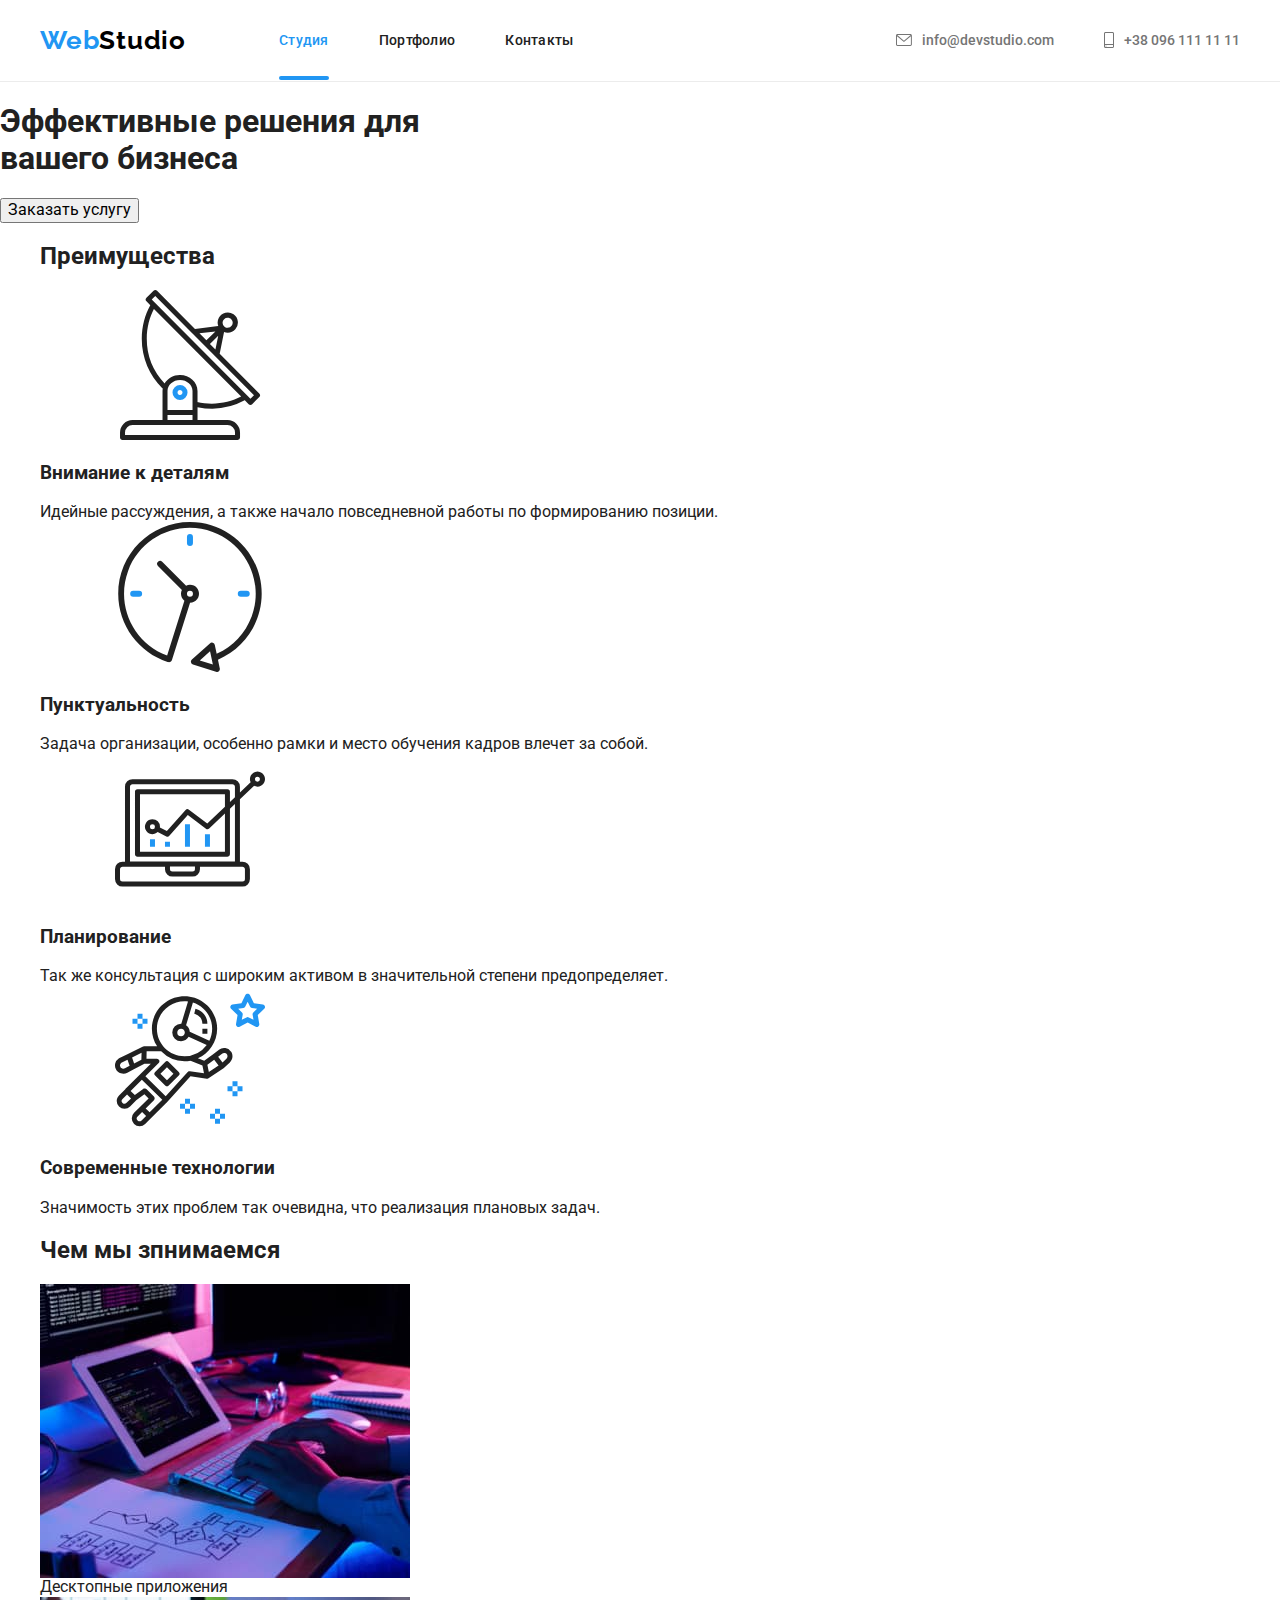
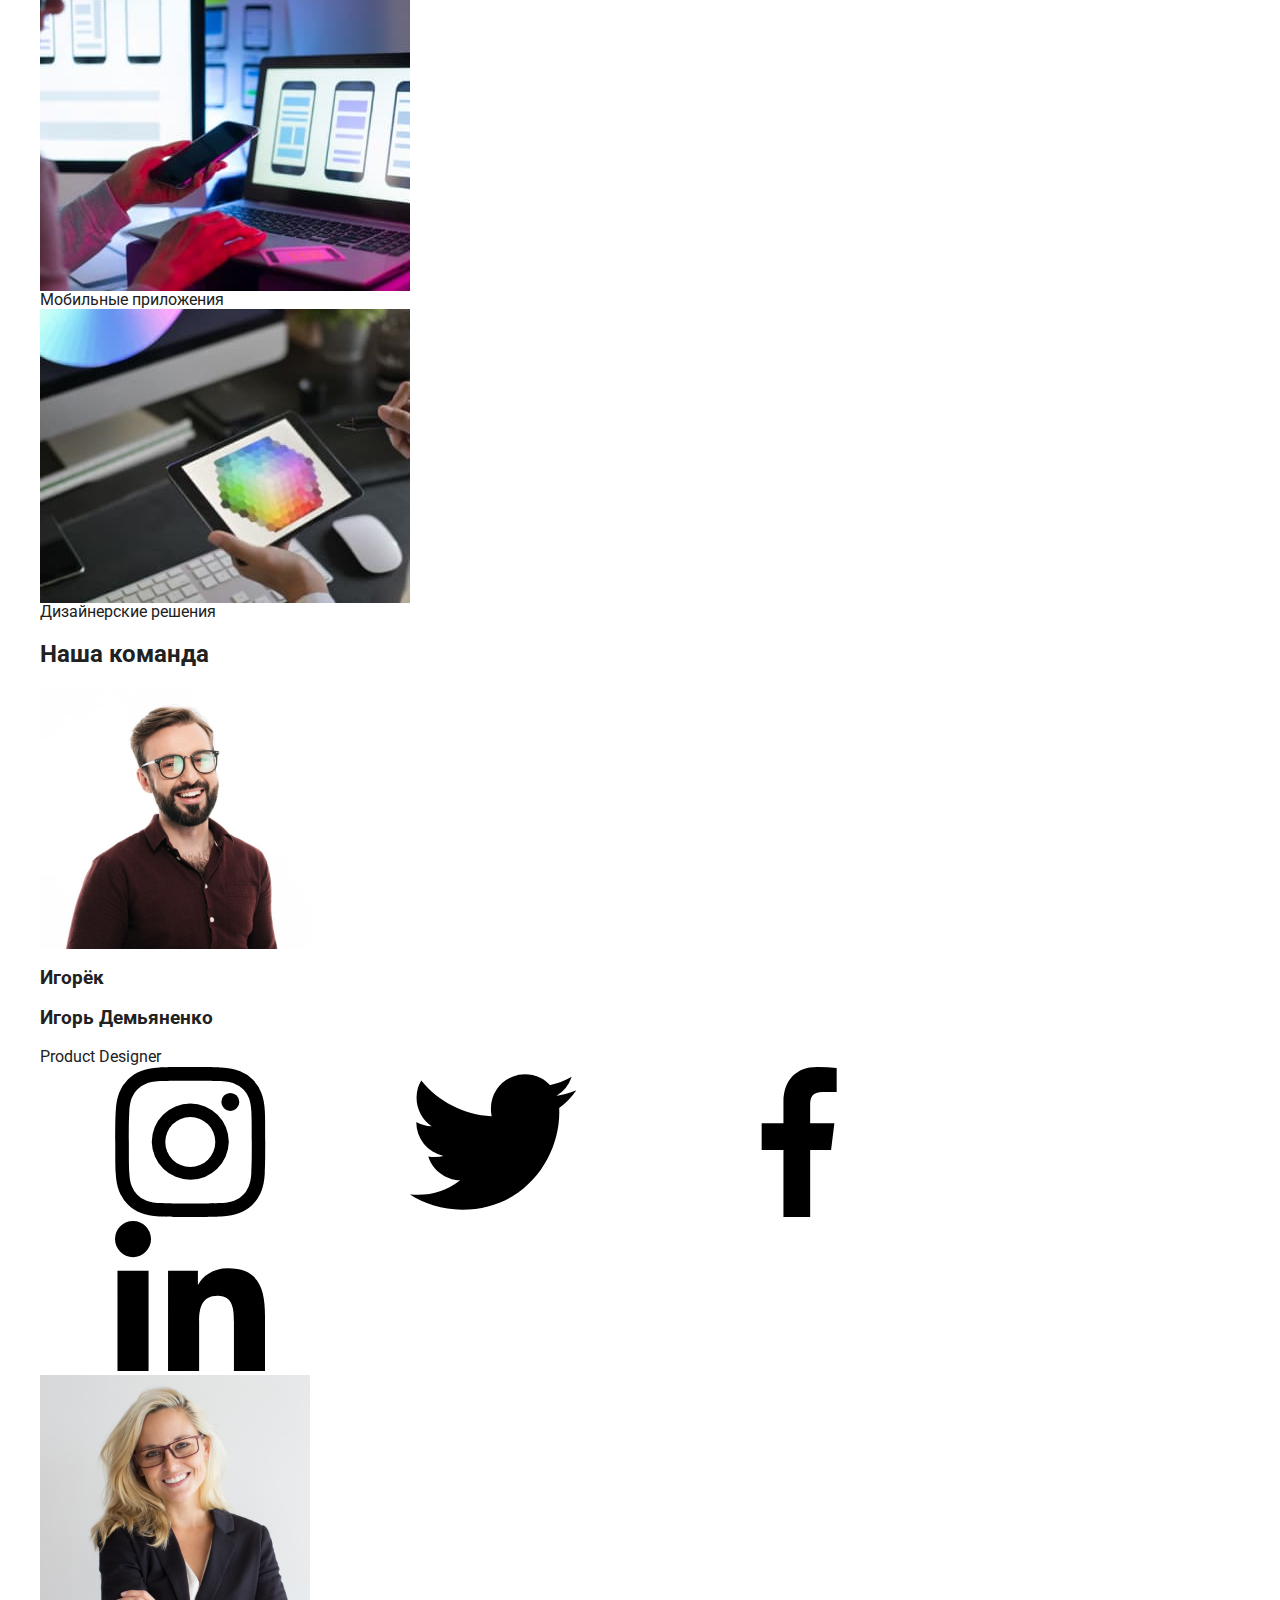
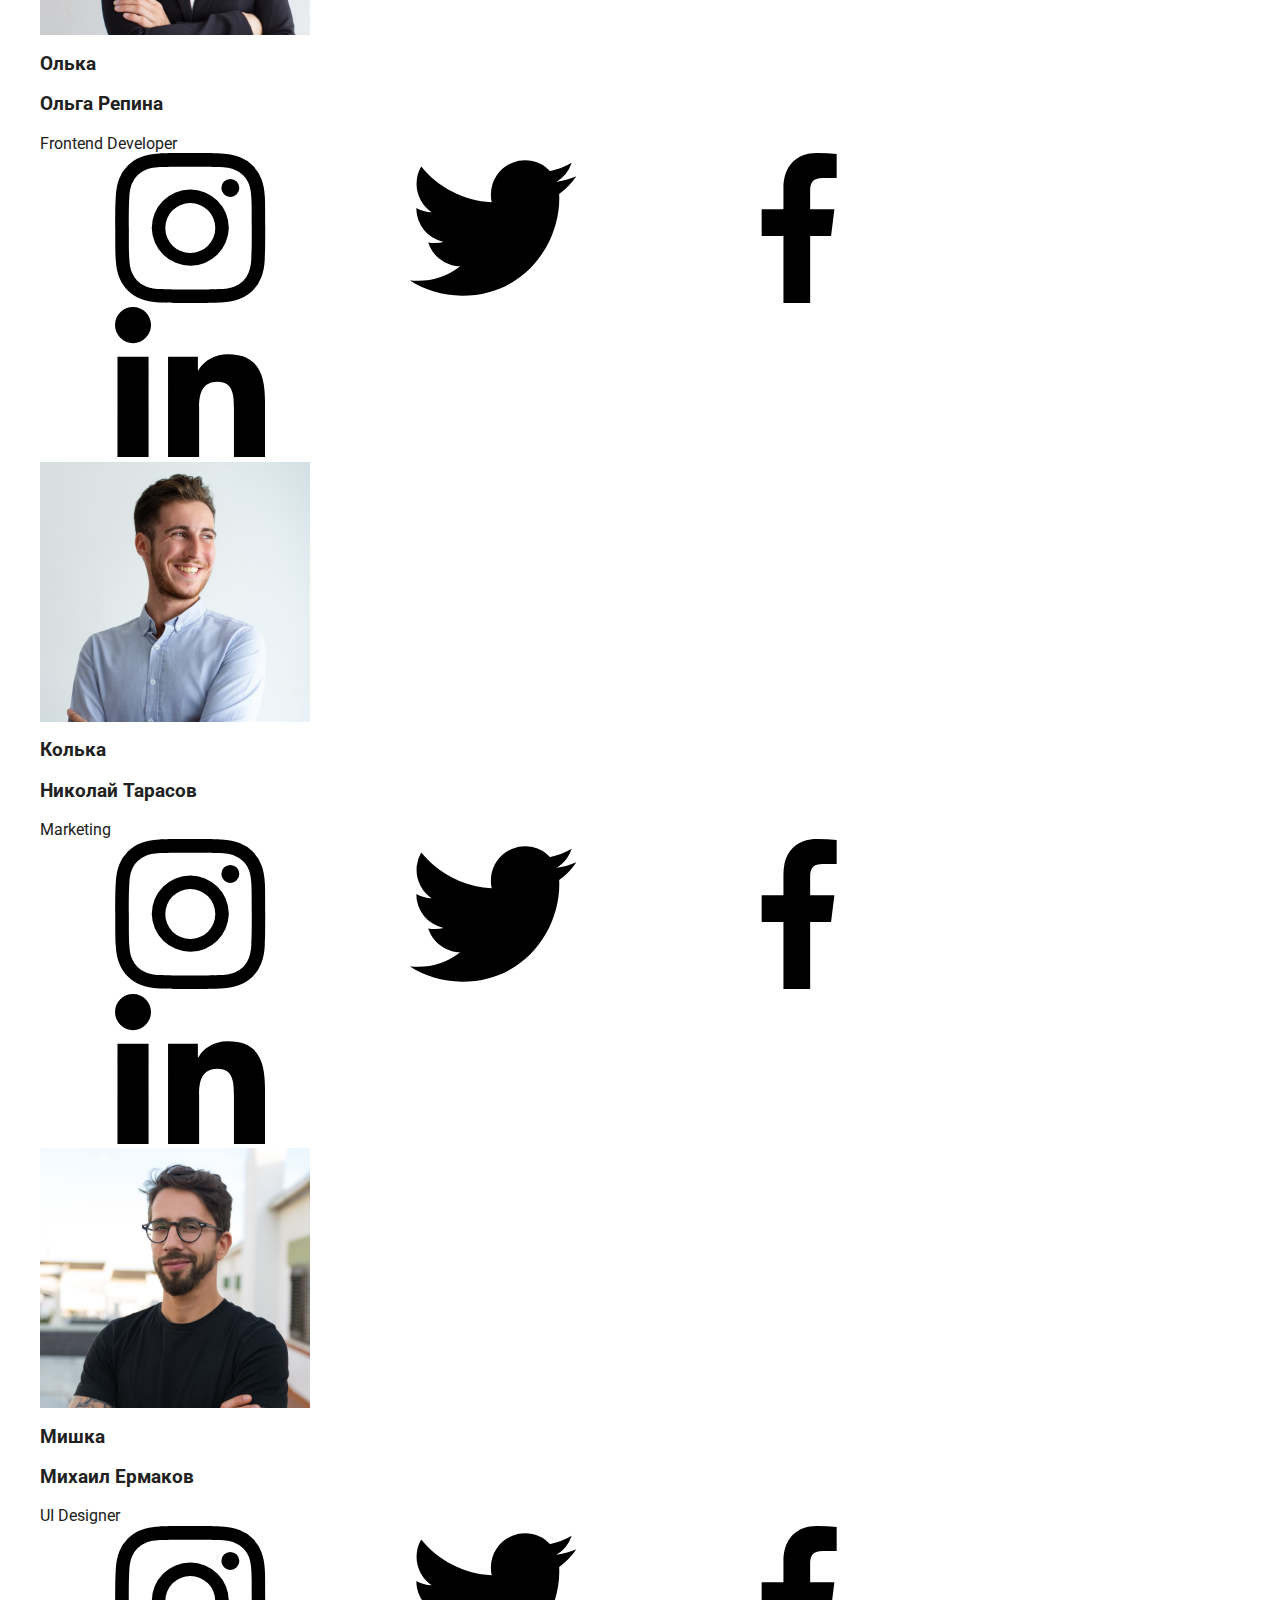
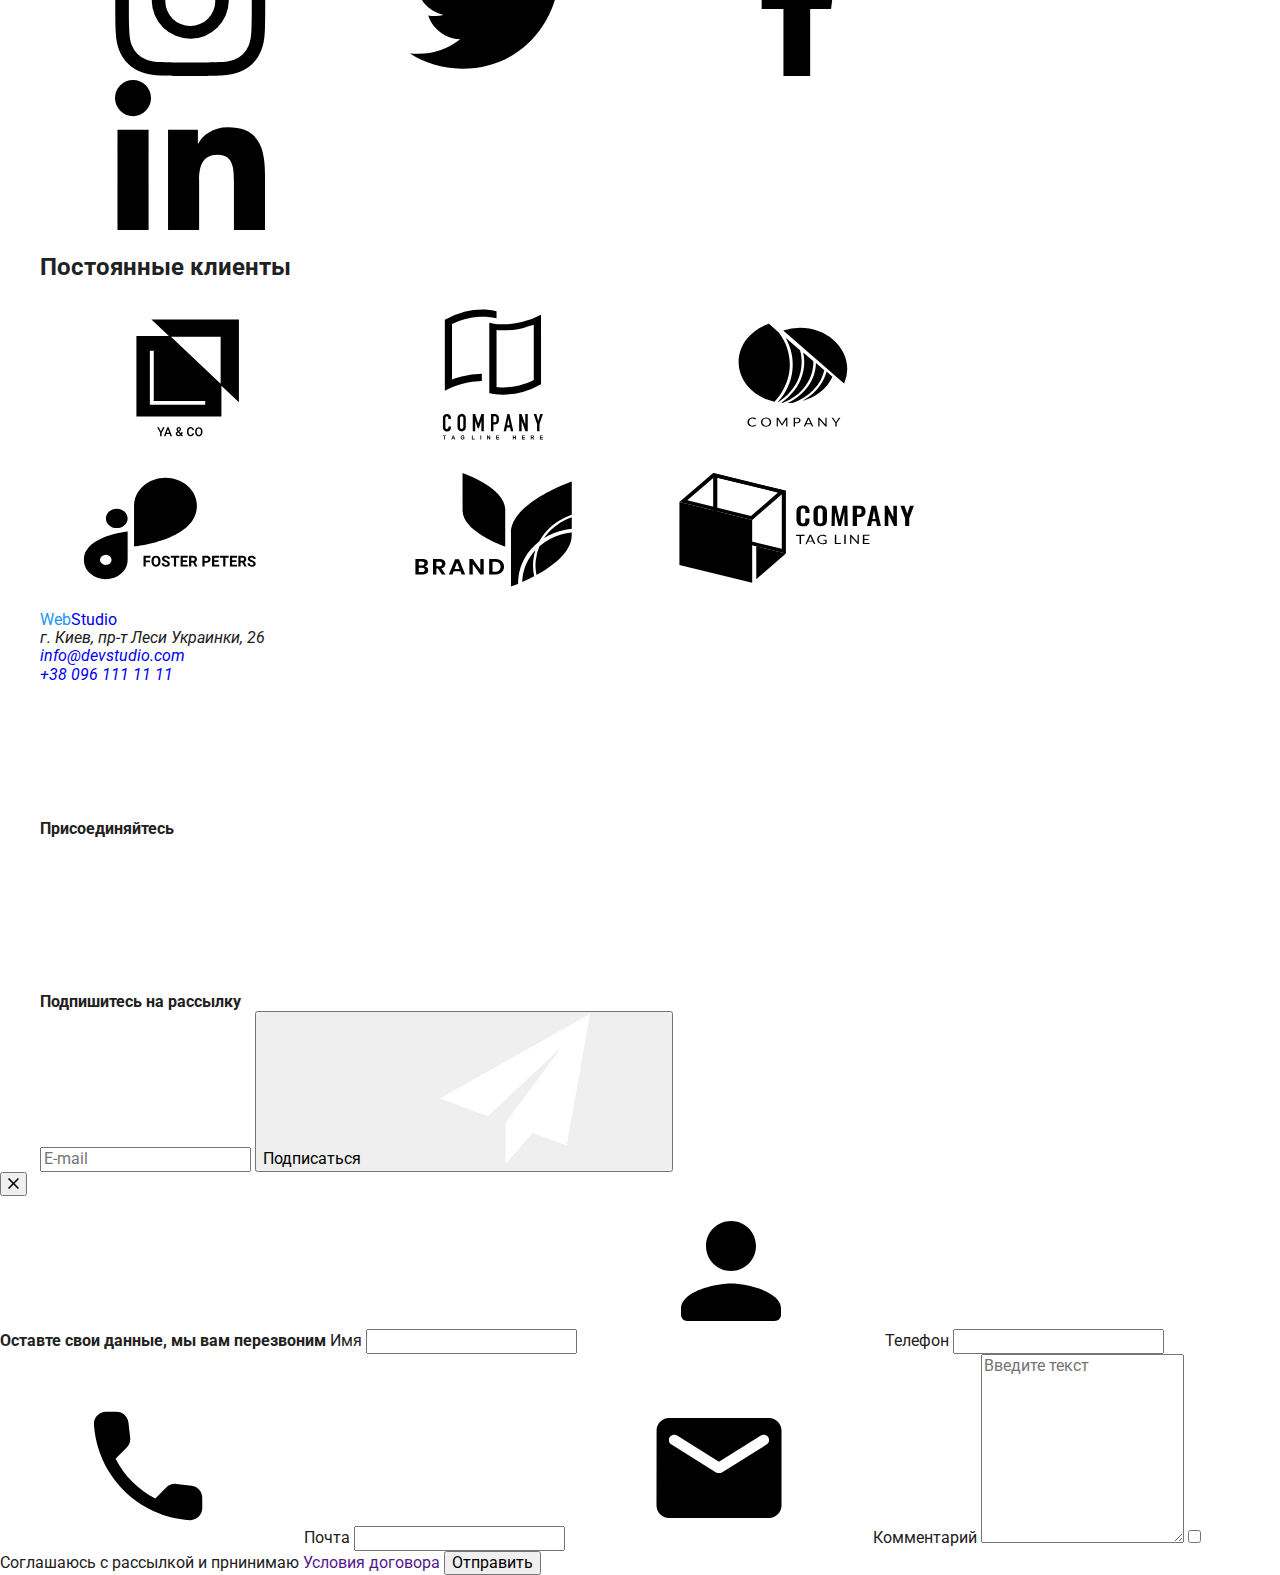
==== commit cd34d3a5: "рефактор page-header" ====
--- a/index.html
+++ b/index.html
@@ -26,7 +26,7 @@
             <span class="web">Web</span>Studio
           </a>
 
-          <ul class="site-nav list">
+          <ul class="site-nav">
             <li class="nav-item">
               <a class="nav-link current" href="" aria-label="Студия">Студия</a>
             </li>
@@ -41,7 +41,7 @@
           </ul>
         </nav>
 
-        <ul class="auth-nav list">
+        <ul class="auth-nav">
           <li class="nav-item">
             <a
               class="auth-link"
@@ -93,7 +93,7 @@
       <section class="advantages">
         <div class="container">
           <h2 class="hide-title">Преимущества</h2>
-          <ul class="advantages-items list">
+          <ul class="advantages-items">
             <li class="item-advantage">
               <div class="icon-thumb">
                 <svg class="icon-advantage">
@@ -150,7 +150,7 @@
       <section class="classes">
         <div class="container">
           <h2 class="classes-title">Чем мы зпнимаемся</h2>
-          <ul class="classes-items list">
+          <ul class="classes-items">
             <li class="class-item">
               <img
                 src="./images/business/box1.jpg"
@@ -189,7 +189,7 @@
       <section class="our-team">
         <div class="container">
           <h2 class="team-title">Наша команда</h2>
-          <ul class="team list">
+          <ul class="team">
             <li class="team-card">
               <div class="team-scene">
                 <div class="card-img">
@@ -396,7 +396,7 @@
               <p class="location">г. Киев, пр-т Леси Украинки, 26</p>
             </address>
             <address>
-              <ul class="list">
+              <ul>
                 <li class="address-element">
                   <a
                     class="address-link"
--- a/css/main.min.css
+++ b/css/main.min.css
@@ -1 +1 @@
-/*# sourceMappingURL=main.min.css.map */+.visually-hidden{position:absolute;clip:rect(0 0 0 0);width:1px;height:1px;margin:-1px}html{-webkit-box-sizing:border-box;box-sizing:border-box}*,*::before{-webkit-box-sizing:border-box;box-sizing:border-box}.page{background-color:#fff;color:#212121;font-family:roboto,sans-serif}a{text-decoration:none}p{padding:0;margin:0}img{display:block;max-width:100%;height:auto}ul{list-style:none;padding:0;margin:0}.header{border-bottom:1px solid #ececec}.container{width:1230px;padding-left:15px;padding-right:15px;margin-left:auto;margin-right:auto}.main-nav{display:-webkit-box;display:-ms-flexbox;display:flex;-webkit-box-align:center;-ms-flex-align:center;align-items:center}.nav{display:-webkit-box;display:-ms-flexbox;display:flex;-webkit-box-align:center;-ms-flex-align:center;align-items:center}header .logo{color:#000;font-family:raleway;font-size:26px;font-weight:700;line-height:normal;letter-spacing:.78px;-webkit-transition:color 250ms cubic-bezier(0.4, 0, 0.2, 1);transition:color 250ms cubic-bezier(0.4, 0, 0.2, 1)}header .logo:hover,header .logo:focus{color:#2196f3}.web{color:#2196f3}.site-nav{display:-webkit-box;display:-ms-flexbox;display:flex;margin-left:93px}.site-nav .nav-item+.nav-item{margin-left:50px}.nav-link{position:relative;display:block;padding-top:32px;padding-bottom:32px;color:#212121;font-size:14px;font-weight:500;line-height:normal;letter-spacing:.28px;-webkit-transition:color 250ms cubic-bezier(0.4, 0, 0.2, 1);transition:color 250ms cubic-bezier(0.4, 0, 0.2, 1)}.nav-link.current{color:#2196f3}.nav-link::after{position:absolute;bottom:0;content:"";display:block;width:100%;height:4px;border-radius:2px;background-color:#2196f3;opacity:0}.nav-link.current::after{opacity:1}.nav-link:hover,.nav-link:focus{color:#2196f3}.auth-nav{display:-webkit-box;display:-ms-flexbox;display:flex;margin-left:auto}.auth-nav .nav-item+.nav-item{margin-left:50px}.auth-link{display:-webkit-box;display:-ms-flexbox;display:flex;-webkit-box-align:center;-ms-flex-align:center;align-items:center;padding-top:32px;padding-bottom:32px;color:#757575;font-size:14px;font-weight:500;line-height:1.2;letter-spacing:2%;-webkit-transition:color 250ms cubic-bezier(0.4, 0, 0.2, 1);transition:color 250ms cubic-bezier(0.4, 0, 0.2, 1)}.auth-link:hover,.auth-link:focus{color:#2196f3}.auth-icon{margin-right:10px;fill:currentColor}/*# sourceMappingURL=main.min.css.map */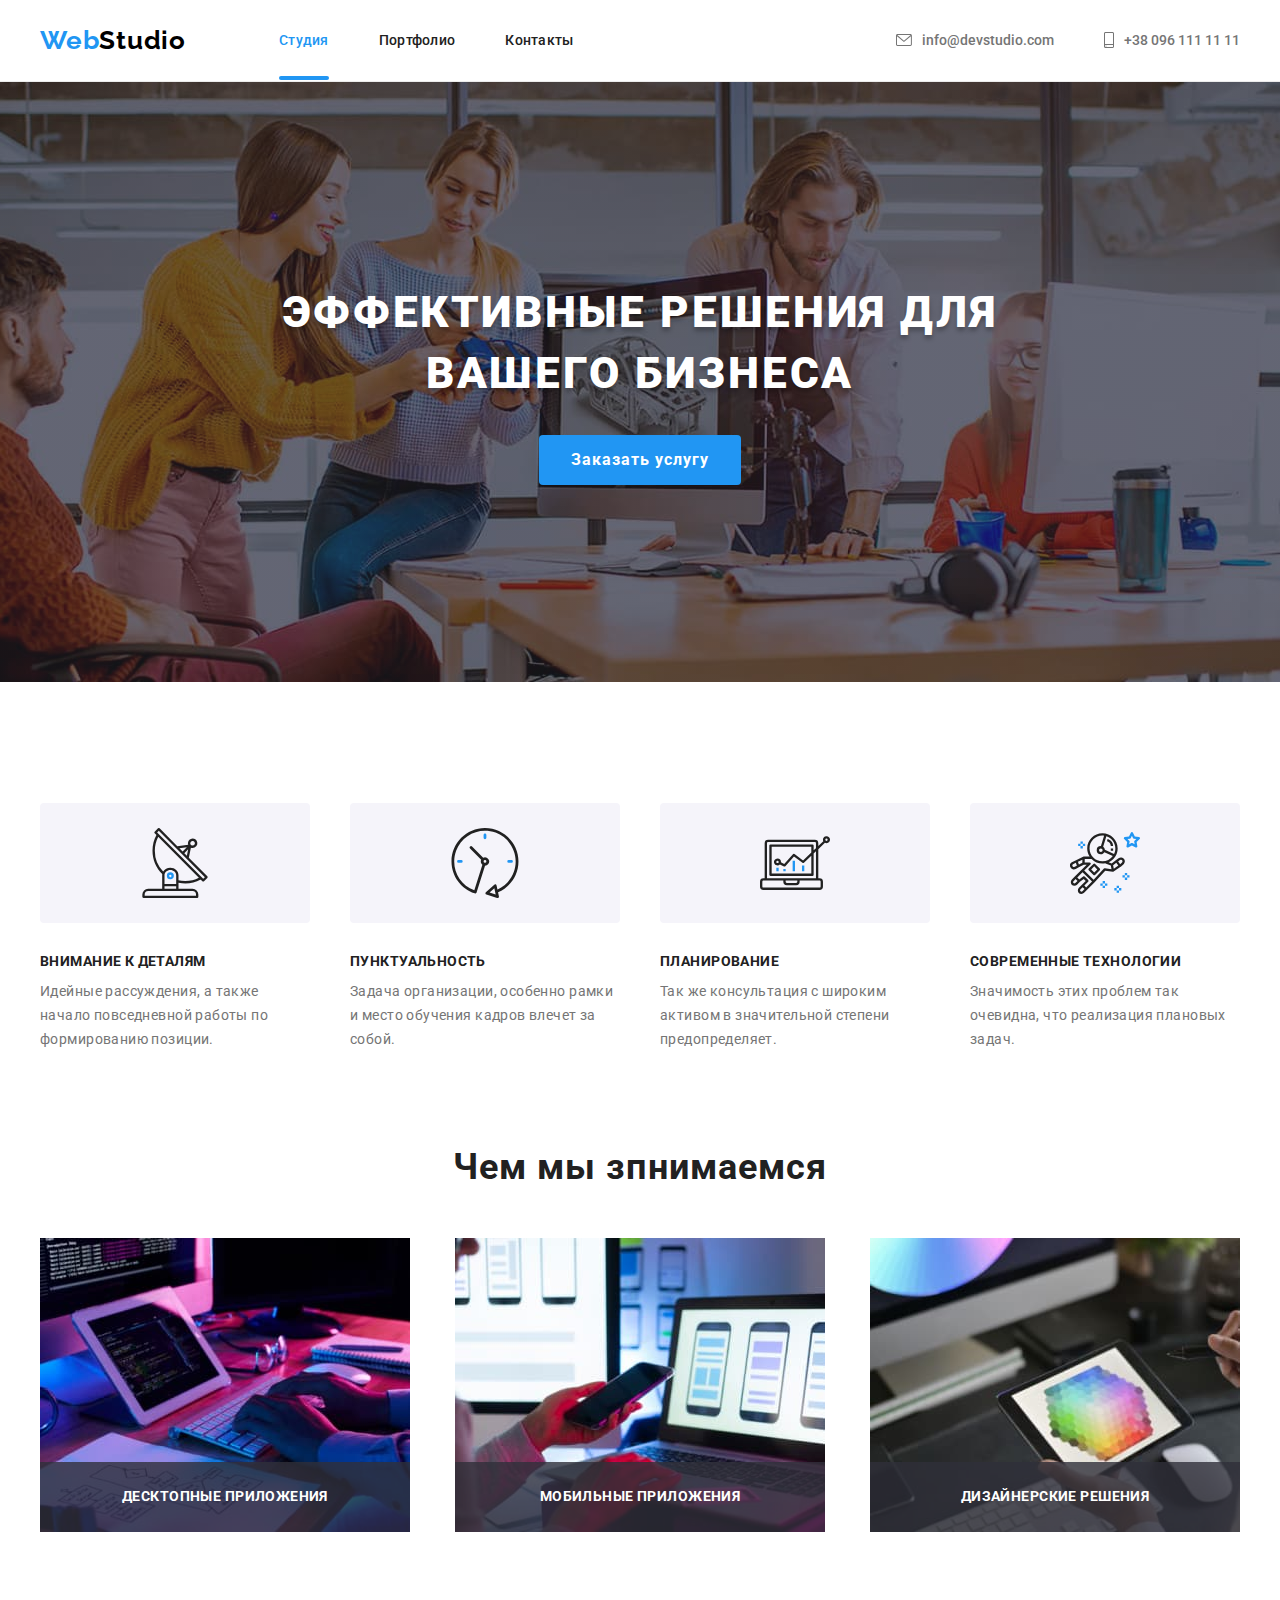
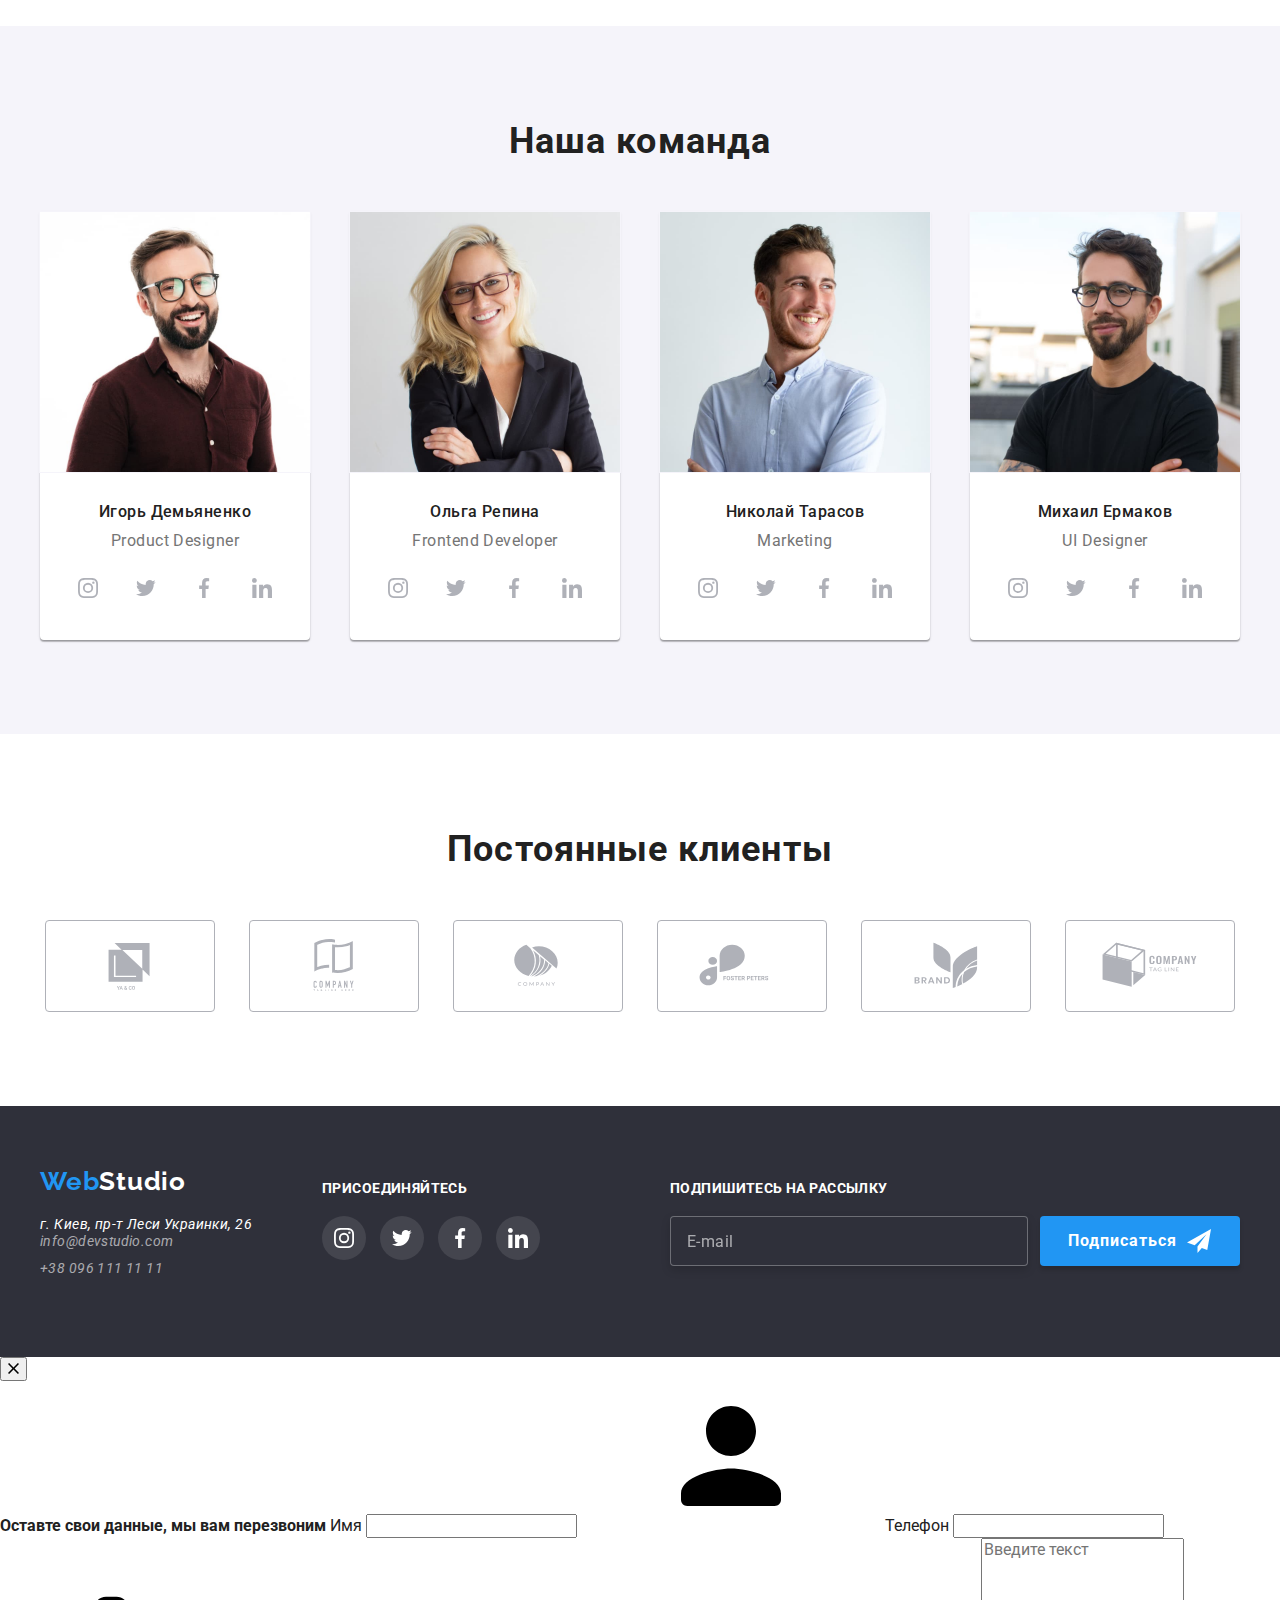
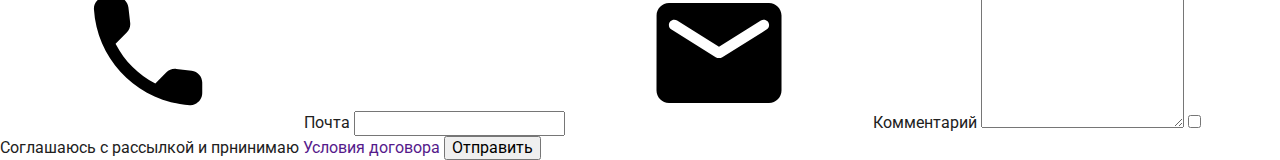
==== commit 98cc1249: "рефактор футера" ====
--- a/index.html
+++ b/index.html
@@ -149,7 +149,7 @@
       <!--Чем мы занимаемся-->
       <section class="classes">
         <div class="container">
-          <h2 class="classes-title">Чем мы зпнимаемся</h2>
+          <h2 class="section-title">Чем мы зпнимаемся</h2>
           <ul class="classes-items">
             <li class="class-item">
               <img
@@ -188,7 +188,7 @@
       <!--Наша команда-->
       <section class="our-team">
         <div class="container">
-          <h2 class="team-title">Наша команда</h2>
+          <h2 class="section-title">Наша команда</h2>
           <ul class="team">
             <li class="team-card">
               <div class="team-scene">
@@ -349,7 +349,7 @@
       <!--Постоянные клиенты-->
       <section class="clients">
         <div class="container">
-          <h2 class="client-title">Постоянные клиенты</h2>
+          <h2 class="section-title">Постоянные клиенты</h2>
           <a class="logos-clients" href="" aria-label="Логотип">
             <svg class="icon-logo">
               <use href="./images/sprite/sprite.svg#icon-first-client"></use>
--- a/css/main.min.css
+++ b/css/main.min.css
@@ -1 +1 @@
-.visually-hidden{position:absolute;clip:rect(0 0 0 0);width:1px;height:1px;margin:-1px}html{-webkit-box-sizing:border-box;box-sizing:border-box}*,*::before{-webkit-box-sizing:border-box;box-sizing:border-box}.page{background-color:#fff;color:#212121;font-family:roboto,sans-serif}a{text-decoration:none}p{padding:0;margin:0}img{display:block;max-width:100%;height:auto}ul{list-style:none;padding:0;margin:0}.header{border-bottom:1px solid #ececec}.container{width:1230px;padding-left:15px;padding-right:15px;margin-left:auto;margin-right:auto}.main-nav{display:-webkit-box;display:-ms-flexbox;display:flex;-webkit-box-align:center;-ms-flex-align:center;align-items:center}.nav{display:-webkit-box;display:-ms-flexbox;display:flex;-webkit-box-align:center;-ms-flex-align:center;align-items:center}header .logo{color:#000;font-family:raleway;font-size:26px;font-weight:700;line-height:normal;letter-spacing:.78px;-webkit-transition:color 250ms cubic-bezier(0.4, 0, 0.2, 1);transition:color 250ms cubic-bezier(0.4, 0, 0.2, 1)}header .logo:hover,header .logo:focus{color:#2196f3}.web{color:#2196f3}.site-nav{display:-webkit-box;display:-ms-flexbox;display:flex;margin-left:93px}.site-nav .nav-item+.nav-item{margin-left:50px}.nav-link{position:relative;display:block;padding-top:32px;padding-bottom:32px;color:#212121;font-size:14px;font-weight:500;line-height:normal;letter-spacing:.28px;-webkit-transition:color 250ms cubic-bezier(0.4, 0, 0.2, 1);transition:color 250ms cubic-bezier(0.4, 0, 0.2, 1)}.nav-link.current{color:#2196f3}.nav-link::after{position:absolute;bottom:0;content:"";display:block;width:100%;height:4px;border-radius:2px;background-color:#2196f3;opacity:0}.nav-link.current::after{opacity:1}.nav-link:hover,.nav-link:focus{color:#2196f3}.auth-nav{display:-webkit-box;display:-ms-flexbox;display:flex;margin-left:auto}.auth-nav .nav-item+.nav-item{margin-left:50px}.auth-link{display:-webkit-box;display:-ms-flexbox;display:flex;-webkit-box-align:center;-ms-flex-align:center;align-items:center;padding-top:32px;padding-bottom:32px;color:#757575;font-size:14px;font-weight:500;line-height:1.2;letter-spacing:2%;-webkit-transition:color 250ms cubic-bezier(0.4, 0, 0.2, 1);transition:color 250ms cubic-bezier(0.4, 0, 0.2, 1)}.auth-link:hover,.auth-link:focus{color:#2196f3}.auth-icon{margin-right:10px;fill:currentColor}/*# sourceMappingURL=main.min.css.map */+.visually-hidden{position:absolute;clip:rect(0 0 0 0);width:1px;height:1px;margin:-1px}html{-webkit-box-sizing:border-box;box-sizing:border-box}*,*::before{-webkit-box-sizing:border-box;box-sizing:border-box}.page{background-color:#fff;color:#212121;font-family:roboto,sans-serif}a{text-decoration:none}p{padding:0;margin:0}img{display:block;max-width:100%;height:auto}ul{list-style:none;padding:0;margin:0}.header{border-bottom:1px solid #ececec}.container{width:1230px;padding-left:15px;padding-right:15px;margin-left:auto;margin-right:auto}.main-nav{display:-webkit-box;display:-ms-flexbox;display:flex;-webkit-box-align:center;-ms-flex-align:center;align-items:center}.nav{display:-webkit-box;display:-ms-flexbox;display:flex;-webkit-box-align:center;-ms-flex-align:center;align-items:center}header .logo{color:#000;font-family:raleway;font-size:26px;font-weight:700;line-height:normal;letter-spacing:.78px;-webkit-transition:color 250ms cubic-bezier(0.4, 0, 0.2, 1);transition:color 250ms cubic-bezier(0.4, 0, 0.2, 1)}header .logo:hover,header .logo:focus{color:#2196f3}.web{color:#2196f3}.site-nav{display:-webkit-box;display:-ms-flexbox;display:flex;margin-left:93px}.site-nav .nav-item+.nav-item{margin-left:50px}.nav-link{position:relative;display:block;padding-top:32px;padding-bottom:32px;color:#212121;font-size:14px;font-weight:500;line-height:normal;letter-spacing:.28px;-webkit-transition:color 250ms cubic-bezier(0.4, 0, 0.2, 1);transition:color 250ms cubic-bezier(0.4, 0, 0.2, 1)}.nav-link.current{color:#2196f3}.nav-link::after{position:absolute;bottom:0;content:"";display:block;width:100%;height:4px;border-radius:2px;background-color:#2196f3;opacity:0}.nav-link.current::after{opacity:1}.nav-link:hover,.nav-link:focus{color:#2196f3}.auth-nav{display:-webkit-box;display:-ms-flexbox;display:flex;margin-left:auto}.auth-nav .nav-item+.nav-item{margin-left:50px}.auth-link{display:-webkit-box;display:-ms-flexbox;display:flex;-webkit-box-align:center;-ms-flex-align:center;align-items:center;padding-top:32px;padding-bottom:32px;color:#757575;font-size:14px;font-weight:500;line-height:1.2;letter-spacing:2%;-webkit-transition:color 250ms cubic-bezier(0.4, 0, 0.2, 1);transition:color 250ms cubic-bezier(0.4, 0, 0.2, 1)}.auth-link:hover,.auth-link:focus{color:#2196f3}.auth-icon{margin-right:10px;fill:currentColor}.hero{text-align:center}.overlay{max-width:1600px;height:600px;padding:200px 0;margin:0 auto;background-color:#2f303a;background-image:-webkit-gradient(linear, left top, right top, from(rgba(47, 48, 58, 0.4)), to(rgba(47, 48, 58, 0.4))),url("../../images/hero/hero.jpg");background-image:linear-gradient(to right, rgba(47, 48, 58, 0.4), rgba(47, 48, 58, 0.4)),url("../../images/hero/hero.jpg");background-repeat:no-repeat;background-position:center;background-size:cover}.hero-text{margin-top:0;margin-bottom:30px;color:#fff;text-shadow:0px 4px 4px rgba(0,0,0,.25);font-size:44px;font-weight:900;line-height:1.4;letter-spacing:2.64px;text-transform:uppercase}.hero-button{border:none;border-radius:4px;padding:10px 32px;text-align:center;background-color:#2196f3;color:#fff;text-align:center;font-size:16px;font-weight:700;line-height:1.9;letter-spacing:.96px;cursor:pointer}.section-title{margin-top:0;margin-bottom:50px;text-align:center;font-size:36px;font-weight:700;line-height:normal;letter-spacing:1.08px}.hide-title{opacity:0;margin-top:0;margin-bottom:0}.advantages{padding-top:94px}.advantages-items{display:-webkit-box;display:-ms-flexbox;display:flex;-ms-flex-wrap:wrap;flex-wrap:wrap;-webkit-box-pack:justify;-ms-flex-pack:justify;justify-content:space-between;font-size:14px;font-weight:700;line-height:normal;letter-spacing:.42px;text-transform:uppercase}.advantages-items .content{margin:0;color:#757575;font-size:14px;font-weight:400;line-height:1.7;letter-spacing:.42px;text-transform:none}.item-advantage{width:270px}.icon-thumb{display:-webkit-box;display:-ms-flexbox;display:flex;margin-bottom:30px;height:120px;-webkit-box-align:center;-ms-flex-align:center;align-items:center;-webkit-box-pack:center;-ms-flex-pack:center;justify-content:center;border-radius:4px;background-color:#f5f4fa}.icon-advantage{width:70px;height:70px}.advantages-title{margin-top:0;margin-bottom:10px;font-size:14px;font-weight:700;line-height:1.2;letter-spacing:.03em;text-align:left}.classes{padding-top:94px;padding-bottom:94px}.classes-items{display:-webkit-box;display:-ms-flexbox;display:flex;-ms-flex-wrap:wrap;flex-wrap:wrap;-webkit-box-pack:justify;-ms-flex-pack:justify;justify-content:space-between}.class-item{position:relative;display:-webkit-box;display:-ms-flexbox;display:flex}.class-category{position:absolute;width:100%;height:70px;bottom:0;background-color:rgba(47,48,58,.8)}.category-title{padding:27px 0;font-family:Roboto;font-style:normal;font-weight:bold;font-size:14px;line-height:1.14;text-align:center;letter-spacing:.03em;text-transform:uppercase;color:#fff}.our-team{max-width:1600px;margin:0 auto;padding-top:94px;padding-bottom:94px;background-color:#f5f4fa}.team{display:-webkit-box;display:-ms-flexbox;display:flex;-ms-flex-wrap:wrap;flex-wrap:wrap;-webkit-box-pack:justify;-ms-flex-pack:justify;justify-content:space-between;text-align:center}.team .speciality{margin:0 0 16px 0;color:#757575;text-align:center;font-size:16px;font-weight:400;line-height:normal;letter-spacing:.48px}.team-card{width:270px;height:428px;background-color:#fff;border-radius:0px 0px 4px 4px;-webkit-box-shadow:0px 2px 1px 0px rgba(0,0,0,.2),0px 1px 1px 0px rgba(0,0,0,.14),0px 1px 3px 0px rgba(0,0,0,.12);box-shadow:0px 2px 1px 0px rgba(0,0,0,.2),0px 1px 1px 0px rgba(0,0,0,.14),0px 1px 3px 0px rgba(0,0,0,.12)}.team-scene{width:270px;height:260px;background-color:#fff;outline:1px solid #f5f4fa;-webkit-perspective:600px;perspective:600px}.team-scene:hover .card-img,.team-scene:focus .card-img{-webkit-transform:rotateY(180deg);transform:rotateY(180deg)}.card-img{position:relative;width:100%;height:100%;-webkit-transform:rotateY(0);transform:rotateY(0);-webkit-transition:-webkit-transform 500ms cubic-bezier(0.4, 0, 0.2, 1);transition:-webkit-transform 500ms cubic-bezier(0.4, 0, 0.2, 1);transition:transform 500ms cubic-bezier(0.4, 0, 0.2, 1);transition:transform 500ms cubic-bezier(0.4, 0, 0.2, 1), -webkit-transform 500ms cubic-bezier(0.4, 0, 0.2, 1);-webkit-transform-style:preserve-3d;transform-style:preserve-3d}.card-face{position:absolute;width:100%;height:100%;-webkit-backface-visibility:hidden;backface-visibility:hidden}.card-back{position:absolute;display:-webkit-box;display:-ms-flexbox;display:flex;-webkit-box-align:center;-ms-flex-align:center;align-items:center;-webkit-box-pack:center;-ms-flex-pack:center;justify-content:center;width:100%;height:100%;-webkit-backface-visibility:hidden;backface-visibility:hidden;-webkit-transform:rotateY(180deg);transform:rotateY(180deg);background-color:#fff;outline:1px solid #2196f3}.back-title{font-size:36px;font-weight:700;line-height:normal;letter-spacing:1.08px}.command-title{margin-top:30px;margin-bottom:10px;text-align:center;font-size:16px;font-weight:500;line-height:normal;letter-spacing:.48px}.team-link{display:-webkit-inline-box;display:-ms-inline-flexbox;display:inline-flex;-webkit-box-pack:center;-ms-flex-pack:center;justify-content:center;-webkit-box-align:center;-ms-flex-align:center;align-items:center;width:44px;height:44px;margin-bottom:30px;border-radius:50%;background-size:20px;background-repeat:no-repeat;background-position:center;color:#afb1b8;-webkit-transition:color 250ms cubic-bezier(0.4, 0, 0.2, 1),background 250ms cubic-bezier(0.4, 0, 0.2, 1);transition:color 250ms cubic-bezier(0.4, 0, 0.2, 1),background 250ms cubic-bezier(0.4, 0, 0.2, 1)}.team-link:not(:last-child){margin-right:10px}.team-link:hover,.team-link:focus{background-color:#2196f3;color:#fff}.icon-network{width:20px;height:20px;fill:currentColor}.clients{padding-top:94px;padding-bottom:94px;text-align:center}.logos-clients{display:-webkit-inline-box;display:-ms-inline-flexbox;display:inline-flex;-webkit-box-pack:center;-ms-flex-pack:center;justify-content:center;-webkit-box-align:center;-ms-flex-align:center;align-items:center;width:170px;height:92px;border:1px solid #afb1b8;border-radius:4px;background-size:106px 60px;background-repeat:no-repeat;background-position:center;color:#afb1b8;-webkit-transition:color 250ms cubic-bezier(0.4, 0, 0.2, 1);transition:color 250ms cubic-bezier(0.4, 0, 0.2, 1)}.logos-clients:not(:last-child){margin-right:30px}.logos-clients:hover,.logos-clients:focus{border-color:#2196f3;color:#2196f3}.icon-logo{width:160px;height:60px;fill:currentColor}.main-footer{max-width:1600px;height:251px;padding:60px 0px 60px 0px;margin:0 auto;background-color:#2f303a}.footer-container{display:-webkit-box;display:-ms-flexbox;display:flex;margin:0;padding:0}.footer-address{margin-right:70px}footer .logo{display:inline-block;margin-bottom:20px;color:#fff;font-family:raleway;font-size:26px;font-weight:700;line-height:normal;letter-spacing:.78px;-webkit-transition:color 250ms cubic-bezier(0.4, 0, 0.2, 1);transition:color 250ms cubic-bezier(0.4, 0, 0.2, 1)}address .location{margin-top:0;color:#fff;font-size:14px;font-weight:400;line-height:1.2;letter-spacing:.42px}.address-link{display:inline-block;margin-bottom:9px;color:rgba(255,255,255,.6);font-size:14px;font-weight:400;line-height:1.2;letter-spacing:.42px}.networks-title{display:block;margin-top:14px;margin-bottom:20px;color:#fff;font-family:Roboto;font-size:14px;font-weight:700;line-height:1.2;letter-spacing:.03em;text-align:left;text-transform:uppercase}.footer-link{display:-webkit-inline-box;display:-ms-inline-flexbox;display:inline-flex;-webkit-box-pack:center;-ms-flex-pack:center;justify-content:center;-webkit-box-align:center;-ms-flex-align:center;align-items:center;width:44px;height:44px;border-radius:50%;background-size:20px;background-repeat:no-repeat;background-position:center;background-color:rgba(255,255,255,.1);-webkit-transition:background 250ms cubic-bezier(0.4, 0, 0.2, 1);transition:background 250ms cubic-bezier(0.4, 0, 0.2, 1)}.footer-link:not(:last-child){margin-right:10px}.footer-link:hover,.footer-link:focus{background-color:#2196f3}.icon-footer{width:20px;height:20px}.newsletter{display:inline-block;margin-right:0;margin-left:auto}.newsletter-title{display:block;margin-top:14px;margin-bottom:20px;color:#fff;font-family:Roboto;font-size:14px;font-weight:700;line-height:1.2;letter-spacing:.03em;text-align:left;text-transform:uppercase}.newsletter-thums{display:-webkit-box;display:-ms-flexbox;display:flex;-webkit-box-orient:horizontal;-webkit-box-direction:normal;-ms-flex-direction:row;flex-direction:row}.newsletter-field{width:358px;height:50px;padding:15px 16px;margin-right:12px;border:1px solid rgba(255,255,255,.3);border-radius:4px;-webkit-filter:drop-shadow(0px 4px 4px rgba(0, 0, 0, 0.15));filter:drop-shadow(0px 4px 4px rgba(0, 0, 0, 0.15));background-color:#2f303a;color:#fff;outline:none}.newsletter-field::-webkit-input-placeholder{font-family:Roboto;font-style:normal;font-weight:normal;font-size:16px;line-height:1.25;letter-spacing:.03em;color:rgba(255,255,255,.6)}.newsletter-field::-moz-placeholder{font-family:Roboto;font-style:normal;font-weight:normal;font-size:16px;line-height:1.25;letter-spacing:.03em;color:rgba(255,255,255,.6)}.newsletter-field:-ms-input-placeholder{font-family:Roboto;font-style:normal;font-weight:normal;font-size:16px;line-height:1.25;letter-spacing:.03em;color:rgba(255,255,255,.6)}.newsletter-field::-ms-input-placeholder{font-family:Roboto;font-style:normal;font-weight:normal;font-size:16px;line-height:1.25;letter-spacing:.03em;color:rgba(255,255,255,.6)}.newsletter-field::placeholder{font-family:Roboto;font-style:normal;font-weight:normal;font-size:16px;line-height:1.25;letter-spacing:.03em;color:rgba(255,255,255,.6)}.newsletter-field:hover,.newsletter-field:focus{border-color:#2196f3}.newsletter-btn{display:-webkit-box;display:-ms-flexbox;display:flex;-webkit-box-align:center;-ms-flex-align:center;align-items:center;padding:10px 0px 10px 28px;min-width:200px;border-radius:4px;border:none;background-color:#2196f3;color:#fff;-webkit-box-shadow:0px 4px 4px rgba(0,0,0,.15);box-shadow:0px 4px 4px rgba(0,0,0,.15);font-weight:bold;font-size:16px;line-height:30px;align-items:center;text-align:center;letter-spacing:.06em;cursor:pointer}.icon-send{width:24px;height:24px;margin-left:10px;margin-right:28px}/*# sourceMappingURL=main.min.css.map */